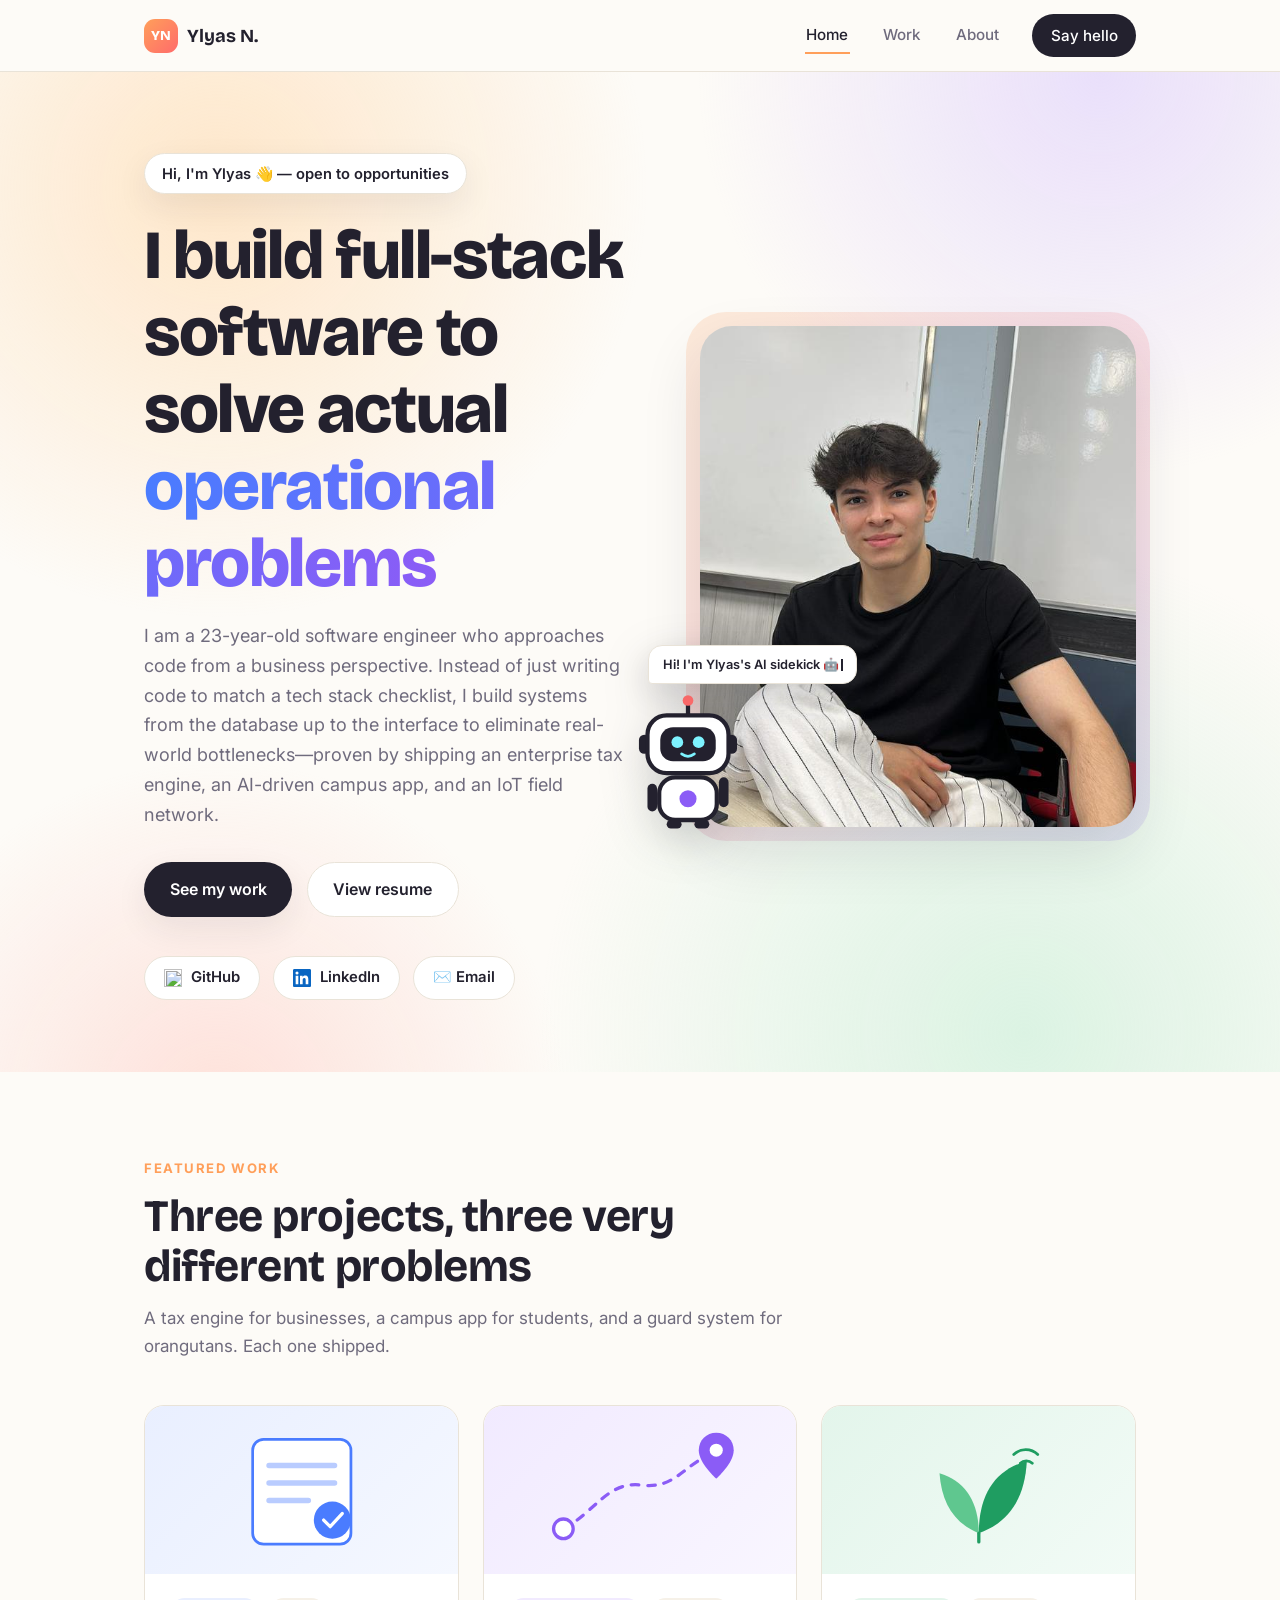
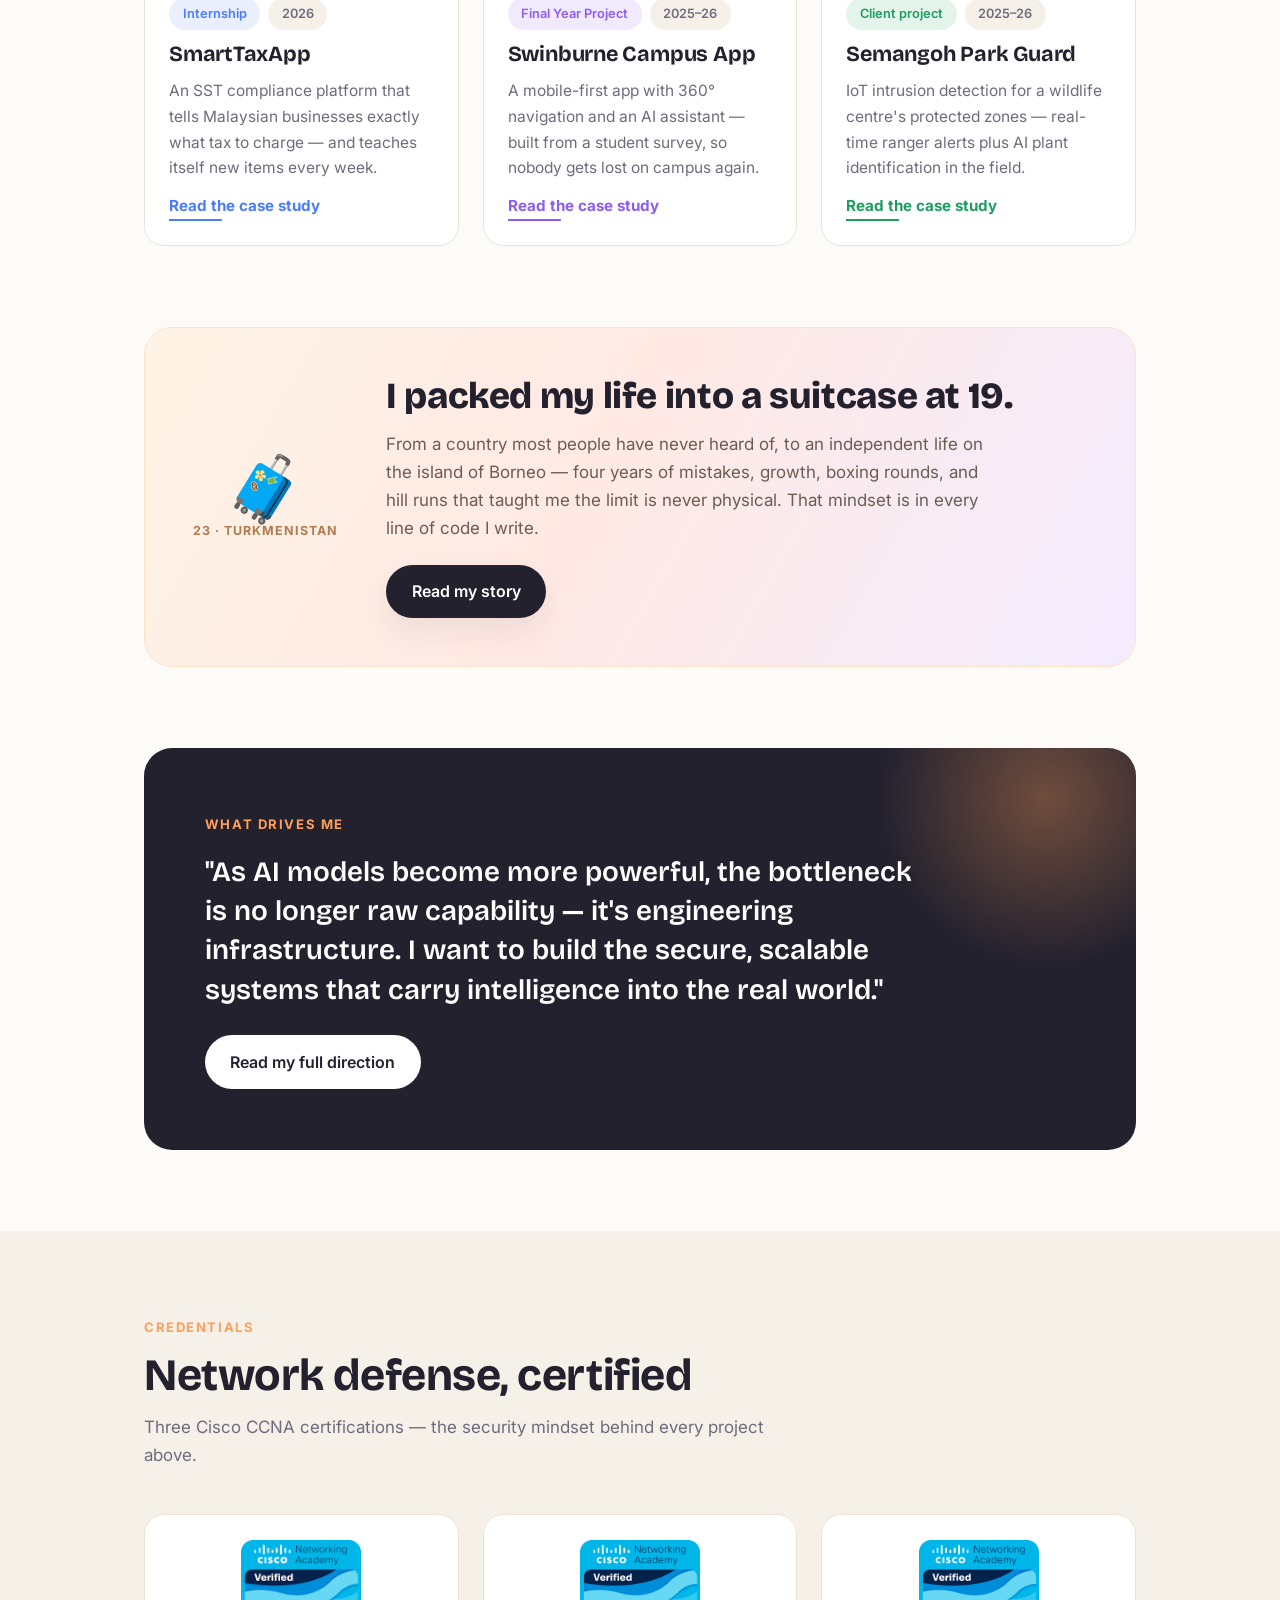
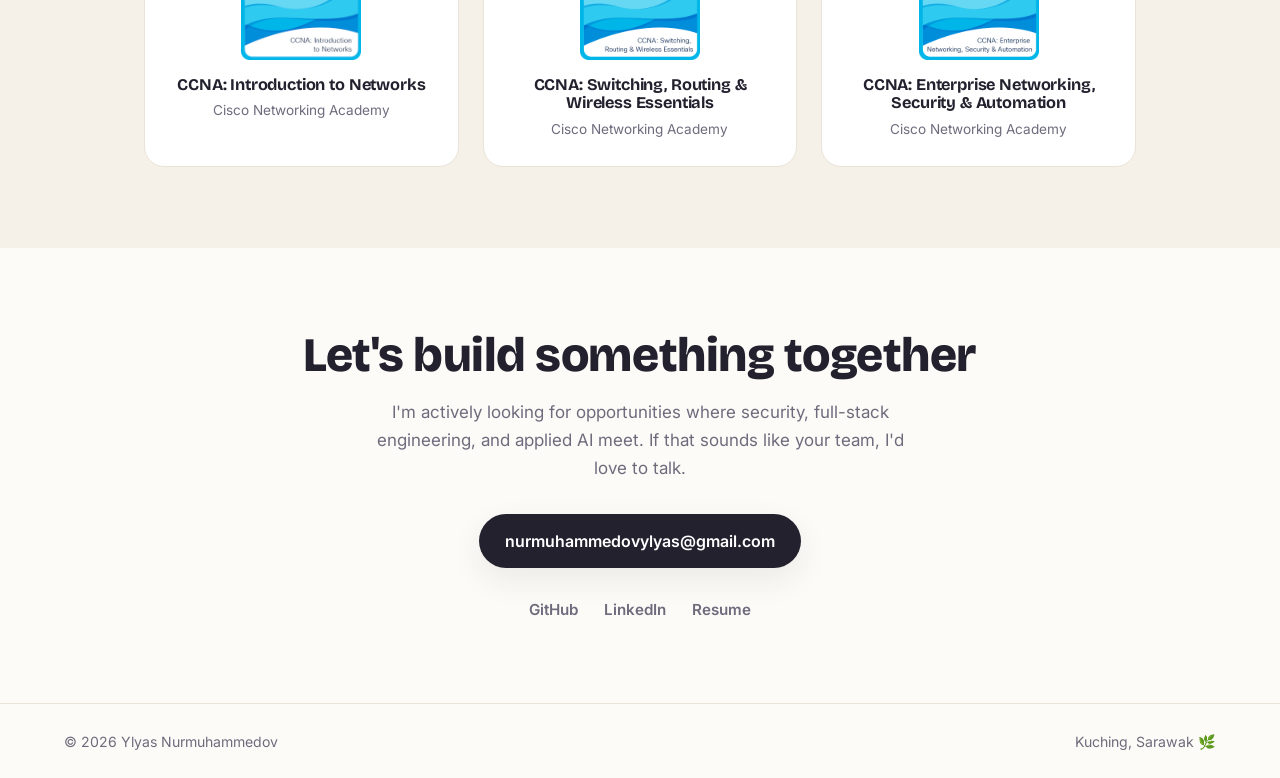
==== index.html @ 316b22d2 "feat: initial commit of portfolio website" ====
<!DOCTYPE html>
<html lang="en">
<head>
  <meta charset="UTF-8" />
  <meta name="viewport" content="width=device-width, initial-scale=1.0" />
  <title>Ylyas Nurmuhammedov — Full-Stack Developer</title>
  <meta name="description" content="Ylyas Nurmuhammedov — full-stack developer building secure, real-world systems. SmartTaxApp, Swinburne Campus App, Semangoh Park Guard." />
  <link rel="preconnect" href="https://fonts.googleapis.com" />
  <link rel="preconnect" href="https://fonts.gstatic.com" crossorigin />
  <link href="https://fonts.googleapis.com/css2?family=Bricolage+Grotesque:wght@400..800&family=Inter:wght@400..800&display=swap" rel="stylesheet" />
  <link rel="stylesheet" href="css/style.css?v=4" />
</head>
<body>

  <div class="progress" aria-hidden="true"></div>

  <header class="site-header">
    <div class="site-header__in">
      <a class="logo" href="index.html"><span class="logo__mark">YN</span>Ylyas N.</a>
      <button class="nav-toggle" aria-label="Menu"><span></span><span></span><span></span></button>
      <nav class="site-nav">
        <a href="index.html">Home</a>
        <a href="work.html">Work</a>
        <a href="about.html">About</a>
        <a class="btn-nav" href="mailto:nurmuhammedovylyas@gmail.com">Say hello</a>
      </nav>
    </div>
  </header>

  <main>

    <!-- HERO -->
    <section class="hero">
      <div class="wrap hero__grid">
        <div>
          <span class="hero__hello fade in">Hi, I'm Ylyas 👋 — open to opportunities</span>
          <h1 class="fade in">I build full-stack software to solve actual <span class="hl"> operational problems</span></h1>
          <p class="hero__sub fade in">
            I am a 23-year-old software engineer who approaches code from a business perspective. Instead of just writing code to match a tech stack checklist, I build systems from the database up to the interface to eliminate real-world bottlenecks—proven by shipping an enterprise tax engine, an AI-driven campus app, and an IoT field network.
          </p>
          <div class="hero__cta fade in">
            <a class="btn btn--primary" href="work.html">See my work</a>
            <a class="btn btn--ghost" href="assets/resume.pdf" target="_blank" rel="noopener">View resume</a>
          </div>
          <div class="hero__social fade in">
            <a class="social-chip" href="https://github.com/Ylyass" target="_blank" rel="noopener">
              <img src="https://cdn.simpleicons.org/github/23212e" alt="" width="18" height="18" />GitHub
            </a>
            <a class="social-chip" href="https://www.linkedin.com/in/ylyasnurmuhammedov/" target="_blank" rel="noopener">
              <svg width="18" height="18" viewBox="0 0 24 24" fill="#0A66C2" aria-hidden="true"><path d="M20.45 20.45h-3.55v-5.57c0-1.33-.03-3.04-1.85-3.04-1.86 0-2.14 1.45-2.14 2.94v5.67H9.35V9h3.41v1.56h.05c.47-.9 1.63-1.85 3.36-1.85 3.6 0 4.27 2.37 4.27 5.46v6.28zM5.34 7.43a2.06 2.06 0 1 1 0-4.12 2.06 2.06 0 0 1 0 4.12zM7.12 20.45H3.56V9h3.56v11.45zM22.22 0H1.77C.79 0 0 .77 0 1.72v20.55C0 23.23.79 24 1.77 24h20.45c.98 0 1.78-.77 1.78-1.73V1.72C24 .77 23.2 0 22.22 0z"/></svg>LinkedIn
            </a>
            <a class="social-chip" href="mailto:nurmuhammedovylyas@gmail.com">
              ✉️ Email
            </a>
          </div>
        </div>
        <div class="hero__photo fade in">
          <img src="assets/Photopick.jpg" alt="Ylyas Nurmuhammedov" />

          <!-- AI sidekick robot -->
          <div class="bot" id="bot" aria-hidden="true">
            <div class="bot__bubble"><span id="botText"></span><span class="bot__caret"></span></div>
            <svg viewBox="0 0 120 132" width="100%">
              <!-- antenna -->
              <line x1="60" y1="22" x2="60" y2="10" stroke="#23212e" stroke-width="4" stroke-linecap="round"/>
              <circle class="bot__tip" cx="60" cy="8" r="5" fill="#ff6b6b"/>
              <!-- ears -->
              <rect x="14" y="40" width="10" height="18" rx="5" fill="#23212e"/>
              <rect x="96" y="40" width="10" height="18" rx="5" fill="#23212e"/>
              <!-- head -->
              <rect x="22" y="22" width="76" height="54" rx="18" fill="#fff" stroke="#23212e" stroke-width="4"/>
              <!-- face screen -->
              <rect x="34" y="33" width="52" height="32" rx="12" fill="#23212e"/>
              <!-- eyes (pupils tracked by JS) -->
              <g class="bot__eyes">
                <circle class="bot__eye" cx="50" cy="47" r="5.5" fill="#7df3ff"/>
                <circle class="bot__eye" cx="70" cy="47" r="5.5" fill="#7df3ff"/>
              </g>
              <path d="M54 58 q6 4.5 12 0" stroke="#7df3ff" stroke-width="2.5" stroke-linecap="round" fill="none"/>
              <!-- left arm -->
              <rect x="22" y="86" width="9" height="26" rx="4.5" fill="#23212e"/>
              <!-- waving right arm -->
              <g class="bot__arm">
                <rect x="89" y="80" width="9" height="28" rx="4.5" fill="#23212e"/>
              </g>
              <!-- body -->
              <rect x="33" y="80" width="54" height="40" rx="15" fill="#fff" stroke="#23212e" stroke-width="4"/>
              <!-- chest light -->
              <circle class="bot__core" cx="60" cy="100" r="8" fill="#8b5cf6"/>
              <!-- feet -->
              <rect x="40" y="120" width="14" height="8" rx="4" fill="#23212e"/>
              <rect x="66" y="120" width="14" height="8" rx="4" fill="#23212e"/>
            </svg>
          </div>
        </div>
      </div>
    </section>

    <!-- FEATURED WORK -->
    <section class="section" id="work">
      <div class="wrap">
        <div class="section-head fade">
          <span class="kicker">Featured work</span>
          <h2>Three projects, three very different problems</h2>
          <p>A tax engine for businesses, a campus app for students, and a guard system for orangutans. Each one shipped.</p>
        </div>

        <div class="cards cards--3">
          <a class="pcard pcard--blue fade" href="smarttax.html">
            <div class="pcard__art" aria-hidden="true">
              <svg viewBox="0 0 200 120" fill="none">
                <rect x="55" y="14" width="90" height="96" rx="10" fill="#fff" stroke="#4a7cff" stroke-width="2.5"/>
                <path d="M70 38h60M70 54h60M70 70h36" stroke="#b9ccff" stroke-width="5" stroke-linecap="round"/>
                <circle cx="128" cy="88" r="17" fill="#4a7cff"/>
                <path d="M120 88l6 6 11-12" stroke="#fff" stroke-width="3" stroke-linecap="round" stroke-linejoin="round" fill="none"/>
              </svg>
            </div>
            <div class="pcard__body">
              <div class="pcard__meta"><span class="pill pill--blue">Internship</span><span class="pill">2026</span></div>
              <h3>SmartTaxApp</h3>
              <p>An SST compliance platform that tells Malaysian businesses exactly what tax to charge — and teaches itself new items every week.</p>
              <span class="pcard__go">Read the case study</span>
            </div>
          </a>

          <a class="pcard pcard--violet fade" href="campus.html">
            <div class="pcard__art" aria-hidden="true">
              <svg viewBox="0 0 200 120" fill="none">
                <path d="M30 96 C60 80 70 52 102 56 C134 60 142 34 170 26" stroke="#8b5cf6" stroke-width="3" stroke-dasharray="7 8" stroke-linecap="round"/>
                <circle cx="30" cy="96" r="9" fill="#fff" stroke="#8b5cf6" stroke-width="3"/>
                <path d="M170 8c-9 0-16 7-16 16 0 12 16 26 16 26s16-14 16-26c0-9-7-16-16-16z" fill="#8b5cf6"/>
                <circle cx="170" cy="24" r="6" fill="#fff"/>
              </svg>
            </div>
            <div class="pcard__body">
              <div class="pcard__meta"><span class="pill pill--violet">Final Year Project</span><span class="pill">2025–26</span></div>
              <h3>Swinburne Campus App</h3>
              <p>A mobile-first app with 360° navigation and an AI assistant — built from a student survey, so nobody gets lost on campus again.</p>
              <span class="pcard__go">Read the case study</span>
            </div>
          </a>

          <a class="pcard pcard--green fade" href="semangoh.html">
            <div class="pcard__art" aria-hidden="true">
              <svg viewBox="0 0 200 120" fill="none">
                <path d="M100 100c0-34 14-58 44-66-2 34-16 56-44 66z" fill="#1f9d61"/>
                <path d="M100 100c0-28-12-48-36-55 2 28 14 46 36 55z" fill="#5fc78f"/>
                <path d="M100 100v8" stroke="#1f9d61" stroke-width="3" stroke-linecap="round"/>
                <path d="M132 28c6-6 16-6 22 0M138 36c3-3 8-3 11 0" stroke="#1f9d61" stroke-width="2.5" stroke-linecap="round"/>
              </svg>
            </div>
            <div class="pcard__body">
              <div class="pcard__meta"><span class="pill pill--green">Client project</span><span class="pill">2025–26</span></div>
              <h3>Semangoh Park Guard</h3>
              <p>IoT intrusion detection for a wildlife centre's protected zones — real-time ranger alerts plus AI plant identification in the field.</p>
              <span class="pcard__go">Read the case study</span>
            </div>
          </a>
        </div>
      </div>
    </section>

    <!-- STORY TEASER -->
    <section class="section" style="padding-top: 0;">
      <div class="wrap">
        <div class="story-teaser fade">
          <div class="story-teaser__flag">
            <span>🧳</span>
            <small>23 · TURKMENISTAN</small>
          </div>
          <div>
            <h2>I packed my life into a suitcase at 19.</h2>
            <p>
              From a country most people have never heard of, to an independent life on
              the island of Borneo — four years of mistakes, growth, boxing rounds, and
              hill runs that taught me the limit is never physical. That mindset is in
              every line of code I write.
            </p>
            <a class="btn btn--primary" href="about.html#story">Read my story</a>
          </div>
        </div>
      </div>
    </section>

    <!-- VISION TEASER -->
    <section class="section" style="padding-top: 0;">
      <div class="wrap">
        <div class="vision-teaser fade">
          <span class="kicker">What drives me</span>
          <blockquote>
            "As AI models become more powerful, the bottleneck is no longer raw capability —
            it's engineering infrastructure. I want to build the secure, scalable systems
            that carry intelligence into the real world."
          </blockquote>
          <a class="btn btn--light" href="about.html#vision">Read my full direction</a>
        </div>
      </div>
    </section>

    <!-- CREDENTIALS -->
    <section class="section section--soft">
      <div class="wrap">
        <div class="section-head fade">
          <span class="kicker">Credentials</span>
          <h2>Network defense, certified</h2>
          <p>Three Cisco CCNA certifications — the security mindset behind every project above.</p>
        </div>
        <div class="badges">
          <div class="badge-card fade">
            <img src="assets/ccna-introduction-to-networks.png" alt="CCNA: Introduction to Networks badge" />
            <h3>CCNA: Introduction to Networks</h3>
            <span>Cisco Networking Academy</span>
          </div>
          <div class="badge-card fade">
            <img src="assets/ccna-switching-routing-and-wireless-essentials.png" alt="CCNA: Switching, Routing, and Wireless Essentials badge" />
            <h3>CCNA: Switching, Routing &amp; Wireless Essentials</h3>
            <span>Cisco Networking Academy</span>
          </div>
          <div class="badge-card fade">
            <img src="assets/ccna-enterprise-networking-security-and-automation.png" alt="CCNA: Enterprise Networking, Security, and Automation badge" />
            <h3>CCNA: Enterprise Networking, Security &amp; Automation</h3>
            <span>Cisco Networking Academy</span>
          </div>
        </div>
      </div>
    </section>

    <!-- CONTACT -->
    <section class="section contact" id="contact">
      <div class="wrap fade">
        <h2>Let's build something together</h2>
        <p>I'm actively looking for opportunities where security, full-stack engineering, and applied AI meet. If that sounds like your team, I'd love to talk.</p>
        <a class="btn btn--primary" href="mailto:nurmuhammedovylyas@gmail.com">nurmuhammedovylyas@gmail.com</a>
        <div class="contact__links">
          <a href="https://github.com/Ylyass" target="_blank" rel="noopener">GitHub</a>
          <a href="https://www.linkedin.com/in/ylyasnurmuhammedov/" target="_blank" rel="noopener">LinkedIn</a>
          <a href="assets/resume.pdf" target="_blank" rel="noopener">Resume</a>
        </div>
      </div>
    </section>

  </main>

  <footer class="site-footer">
    <span>© 2026 Ylyas Nurmuhammedov</span>
    <span>Kuching, Sarawak 🌿</span>
  </footer>

  <script src="js/site.js?v=3"></script>
</body>
</html>
---- css/style.css ----
/* ============================================================
   Ylyas Nurmuhammedov — portfolio v2
   Warm, friendly, multi-page. Native scroll, light animations.
   ============================================================ */

/* ---------- tokens ---------- */
:root {
  --bg:        #fdfbf7;
  --bg-soft:   #f6f1e8;
  --card:      #ffffff;
  --ink:       #23212e;
  --muted:     #6f6b7d;
  --line:      #e9e3d8;

  --blue:      #4a7cff;   /* SmartTax */
  --blue-soft: #e9efff;
  --violet:    #8b5cf6;   /* Campus app */
  --violet-soft:#f1eaff;
  --green:     #1f9d61;   /* Semangoh */
  --green-soft:#e3f5eb;
  --peach:     #ff9f5a;
  --peach-soft:#fff0e2;
  --coral:     #ff6b6b;

  --f-display: "Bricolage Grotesque", sans-serif;
  --f-body:    "Inter", sans-serif;

  --r: 20px;
  --shadow: 0 12px 32px rgba(35, 33, 46, 0.08);
  --shadow-lg: 0 24px 60px rgba(35, 33, 46, 0.12);
  --pad-x: clamp(1.25rem, 5vw, 4rem);
  --maxw: 1120px;
}

/* ---------- base ---------- */
*, *::before, *::after { box-sizing: border-box; margin: 0; padding: 0; }

html { scroll-behavior: smooth; }

body {
  background: var(--bg);
  color: var(--ink);
  font-family: var(--f-body);
  font-size: 1.0625rem;
  line-height: 1.65;
  -webkit-font-smoothing: antialiased;
}

h1, h2, h3, h4 { font-family: var(--f-display); line-height: 1.12; letter-spacing: -0.01em; }

a { color: inherit; text-decoration: none; }
img { display: block; max-width: 100%; }

.wrap { max-width: var(--maxw); margin: 0 auto; padding-left: var(--pad-x); padding-right: var(--pad-x); }

::selection { background: var(--peach); color: #fff; }

/* ---------- reveal on scroll (lightweight) ---------- */
.fade {
  opacity: 0;
  transform: translateY(18px);
  transition: opacity 0.7s ease, transform 0.7s cubic-bezier(0.22, 1, 0.36, 1);
}
.fade.in { opacity: 1; transform: none; }
@media (prefers-reduced-motion: reduce) {
  .fade { opacity: 1; transform: none; transition: none; }
  html { scroll-behavior: auto; }
}

/* ---------- header ---------- */
.site-header {
  position: sticky;
  top: 0;
  z-index: 50;
  background: rgba(253, 251, 247, 0.85);
  backdrop-filter: blur(12px);
  border-bottom: 1px solid var(--line);
}
.site-header__in {
  max-width: var(--maxw);
  margin: 0 auto;
  padding: 0.9rem var(--pad-x);
  display: flex;
  align-items: center;
  justify-content: space-between;
  gap: 1.5rem;
}
.logo {
  font-family: var(--f-display);
  font-weight: 700;
  font-size: 1.15rem;
  display: flex; align-items: center; gap: 0.55rem;
}
.logo__mark {
  width: 34px; height: 34px;
  border-radius: 11px;
  background: linear-gradient(135deg, var(--peach), var(--coral));
  color: #fff;
  display: grid; place-items: center;
  font-size: 0.85rem;
  font-weight: 800;
}
.site-nav { display: flex; align-items: center; gap: clamp(1rem, 2.5vw, 2rem); font-weight: 500; font-size: 0.95rem; }
.site-nav a { color: var(--muted); padding: 0.3rem 0.1rem; border-bottom: 2px solid transparent; transition: color 0.2s, border-color 0.2s; }
.site-nav a:hover { color: var(--ink); }
.site-nav a.active { color: var(--ink); border-bottom-color: var(--peach); }
.btn-nav {
  background: var(--ink);
  color: #fff !important;
  padding: 0.55rem 1.15rem !important;
  border-radius: 999px;
  border-bottom: none !important;
  transition: transform 0.2s, background 0.2s;
}
.btn-nav:hover { background: #3a3748; transform: translateY(-1px); }

.nav-toggle { display: none; background: none; border: none; cursor: pointer; padding: 0.4rem; }
.nav-toggle span { display: block; width: 22px; height: 2px; background: var(--ink); margin: 5px 0; border-radius: 2px; transition: 0.25s; }

@media (max-width: 760px) {
  .nav-toggle { display: block; }
  .site-nav {
    position: absolute;
    top: 100%; left: 0; right: 0;
    flex-direction: column;
    align-items: stretch;
    background: var(--bg);
    border-bottom: 1px solid var(--line);
    padding: 1rem var(--pad-x) 1.4rem;
    display: none;
  }
  .site-nav.open { display: flex; }
  .site-nav a { padding: 0.6rem 0; border-bottom: none; }
  .btn-nav { text-align: center; }
}

/* ---------- buttons ---------- */
.btn {
  display: inline-flex; align-items: center; gap: 0.5rem;
  font-weight: 600;
  font-size: 1rem;
  padding: 0.85rem 1.6rem;
  border-radius: 999px;
  transition: transform 0.2s, box-shadow 0.2s, background 0.2s;
}
.btn--primary { background: var(--ink); color: #fff; box-shadow: var(--shadow); }
.btn--primary:hover { transform: translateY(-2px); box-shadow: var(--shadow-lg); }
.btn--ghost { border: 1.5px solid var(--line); background: var(--card); }
.btn--ghost:hover { border-color: var(--ink); transform: translateY(-2px); }

/* ---------- pills / tags ---------- */
.pill {
  display: inline-flex; align-items: center; gap: 0.4rem;
  font-size: 0.8rem;
  font-weight: 600;
  padding: 0.35rem 0.85rem;
  border-radius: 999px;
  background: var(--bg-soft);
  color: var(--muted);
}
.pill--blue   { background: var(--blue-soft);   color: var(--blue); }
.pill--violet { background: var(--violet-soft); color: var(--violet); }
.pill--green  { background: var(--green-soft);  color: var(--green); }
.pill--peach  { background: var(--peach-soft);  color: #d97a2e; }

/* ---------- section scaffold ---------- */
.section { padding: clamp(3.5rem, 9vh, 6rem) 0; }
.section--soft { background: var(--bg-soft); }
.section-head { max-width: 640px; margin-bottom: clamp(2rem, 5vh, 3.2rem); }
.section-head .kicker {
  display: inline-block;
  font-weight: 700;
  font-size: 0.82rem;
  letter-spacing: 0.12em;
  text-transform: uppercase;
  color: var(--peach);
  margin-bottom: 0.7rem;
}
.section-head h2 { font-size: clamp(1.9rem, 4.5vw, 2.8rem); font-weight: 700; }
.section-head p { color: var(--muted); margin-top: 0.8rem; }

/* ============================================================
   HOME — hero
   ============================================================ */
.hero {
  position: relative;
  overflow: hidden;
  padding: clamp(3.5rem, 9vh, 6.5rem) 0 clamp(3rem, 8vh, 5.5rem);
}
/* slow-rotating aurora behind the hero (pre-blurred gradients — no filter, cheap) */
.hero::before {
  content: "";
  position: absolute;
  left: 50%; top: 50%;
  width: 150%; aspect-ratio: 1;
  transform: translate(-50%, -50%);
  background:
    radial-gradient(32% 32% at 28% 30%, rgba(255, 214, 165, 0.55) 0%, transparent 70%),
    radial-gradient(30% 30% at 74% 24%, rgba(214, 196, 255, 0.5) 0%, transparent 70%),
    radial-gradient(36% 36% at 70% 74%, rgba(186, 235, 207, 0.5) 0%, transparent 70%),
    radial-gradient(26% 26% at 28% 78%, rgba(255, 199, 190, 0.5) 0%, transparent 70%);
  border-radius: 50%;
  animation: aurora-spin 36s linear infinite;
  will-change: transform;
  pointer-events: none;
}
@keyframes aurora-spin {
  from { transform: translate(-50%, -50%) rotate(0deg); }
  to   { transform: translate(-50%, -50%) rotate(360deg); }
}
@media (prefers-reduced-motion: reduce) { .hero::before { animation: none; } }

/* scroll progress bar */
.progress {
  position: fixed;
  top: 0; left: 0;
  width: 100%; height: 3px;
  z-index: 60;
  background: linear-gradient(90deg, var(--peach), var(--coral), var(--violet), var(--blue));
  transform: scaleX(0);
  transform-origin: left;
  pointer-events: none;
}

/* ---------- AI sidekick robot ---------- */
.bot {
  position: absolute;
  left: -76px; bottom: -14px;
  width: 128px;
  z-index: 2;
  filter: drop-shadow(0 14px 22px rgba(35, 33, 46, 0.18));
  animation: bot-bob 4.5s ease-in-out infinite;
}
@keyframes bot-bob {
  0%, 100% { transform: translateY(0); }
  50%      { transform: translateY(-10px); }
}
.bot__bubble {
  position: absolute;
  bottom: calc(100% + 8px);
  left: 24px;
  background: var(--card);
  border: 1.5px solid var(--line);
  border-radius: 14px 14px 14px 4px;
  box-shadow: var(--shadow);
  padding: 0.5rem 0.85rem;
  font-size: 0.8rem;
  font-weight: 600;
  white-space: nowrap;
  min-height: 2.1em;
}
.bot__caret {
  display: inline-block;
  width: 2px; height: 0.95em;
  background: var(--ink);
  margin-left: 2px;
  vertical-align: -0.12em;
  animation: caret-blink 0.9s steps(1) infinite;
}
@keyframes caret-blink { 50% { opacity: 0; } }
.bot__tip { animation: tip-pulse 1.5s ease-in-out infinite; }
@keyframes tip-pulse { 50% { opacity: 0.3; } }
.bot__core { animation: core-pulse 2.4s ease-in-out infinite; transform-origin: 60px 100px; }
@keyframes core-pulse {
  0%, 100% { transform: scale(1); fill: #8b5cf6; }
  50%      { transform: scale(1.25); fill: #ff6b6b; }
}
.bot__arm {
  transform-origin: 93px 82px;
  animation: bot-wave 3.4s ease-in-out infinite;
}
@keyframes bot-wave {
  0%, 50%, 100% { transform: rotate(0deg); }
  60% { transform: rotate(-38deg); }
  70% { transform: rotate(-10deg); }
  80% { transform: rotate(-38deg); }
}
@media (max-width: 860px) {
  .bot { left: auto; right: -14px; bottom: -16px; width: 88px; }
  .bot__bubble { left: auto; right: 18px; border-radius: 14px 14px 4px 14px; font-size: 0.72rem; }
}
@media (prefers-reduced-motion: reduce) {
  .bot, .bot__arm, .bot__core, .bot__tip { animation: none; }
}

.hero__grid {
  position: relative;
  display: grid;
  grid-template-columns: 1.1fr 1fr;
  gap: clamp(2rem, 6vw, 5rem);
  align-items: center;
}
@media (max-width: 860px) {
  .hero__grid { grid-template-columns: 1fr; }
  .hero__grid .hero__photo { order: -1; max-width: 280px; }
}

.hero__hello {
  display: inline-flex; align-items: center; gap: 0.5rem;
  background: var(--card);
  border: 1px solid var(--line);
  border-radius: 999px;
  padding: 0.45rem 1.05rem;
  font-weight: 600;
  font-size: 0.92rem;
  box-shadow: var(--shadow);
  margin-bottom: 1.4rem;
}

.hero h1 {
  font-size: clamp(2.5rem, 6.5vw, 4.3rem);
  font-weight: 800;
  letter-spacing: -0.02em;
}
.hero h1 .hl {
  background: linear-gradient(90deg, var(--blue), var(--violet), var(--coral), var(--blue));
  background-size: 300% 100%;
  -webkit-background-clip: text;
  background-clip: text;
  color: transparent;
  animation: hue-slide 7s linear infinite;
}
@keyframes hue-slide { to { background-position: -300% 0; } }
.hero__sub { color: var(--muted); font-size: 1.13rem; margin-top: 1.2rem; max-width: 34em; }
.hero__cta { display: flex; flex-wrap: wrap; gap: 0.9rem; margin-top: 2rem; }

.hero__social { display: flex; flex-wrap: wrap; gap: 0.8rem; margin-top: 2.4rem; }
.social-chip {
  display: inline-flex; align-items: center; gap: 0.55rem;
  background: var(--card);
  border: 1.5px solid var(--line);
  border-radius: 999px;
  padding: 0.55rem 1.2rem;
  font-weight: 600;
  font-size: 0.93rem;
  transition: transform 0.2s, box-shadow 0.2s, border-color 0.2s;
}
.social-chip:hover { transform: translateY(-3px); box-shadow: var(--shadow); border-color: var(--ink); }
.social-chip img { width: 18px; height: 18px; }

.hero__photo { position: relative; justify-self: center; width: 100%; max-width: 460px; }
.hero__photo img {
  width: 100%;
  aspect-ratio: 4 / 4.6;
  object-fit: cover;
  object-position: 50% 62%;
  border-radius: 32px;
  box-shadow: var(--shadow-lg);
  transition: transform 0.45s cubic-bezier(0.22, 1, 0.36, 1);
}
.hero__photo:hover img { transform: rotate(-2deg) scale(1.03); }
.hero__photo::before {
  content: "";
  position: absolute;
  inset: -14px;
  border-radius: 40px;
  background: linear-gradient(140deg, var(--peach), var(--coral) 45%, var(--violet));
  opacity: 0.18;
  z-index: -1;
}

/* ============================================================
   project cards (home + work page)
   ============================================================ */
.cards { display: grid; gap: 1.5rem; }
.cards--3 { grid-template-columns: repeat(3, 1fr); }
@media (max-width: 960px) { .cards--3 { grid-template-columns: 1fr; } }

.pcard {
  display: flex;
  flex-direction: column;
  background: var(--card);
  border: 1px solid var(--line);
  border-radius: var(--r);
  overflow: hidden;
  transition: transform 0.25s cubic-bezier(0.22, 1, 0.36, 1), box-shadow 0.25s;
}
.pcard:hover { transform: translateY(-6px); box-shadow: var(--shadow-lg); }

.pcard__art {
  height: 168px;
  display: grid;
  place-items: center;
  position: relative;
  overflow: hidden;
}
.pcard__art svg { width: 76%; height: auto; max-height: 78%; }
.pcard--blue   .pcard__art { background: linear-gradient(135deg, var(--blue-soft), #f5f8ff); }
.pcard--violet .pcard__art { background: linear-gradient(135deg, var(--violet-soft), #f9f6ff); }
.pcard--green  .pcard__art { background: linear-gradient(135deg, var(--green-soft), #f2fbf6); }

.pcard__body { padding: 1.5rem 1.5rem 1.7rem; display: flex; flex-direction: column; gap: 0.75rem; flex: 1; }
.pcard__meta { display: flex; gap: 0.5rem; flex-wrap: wrap; }
.pcard h3 { font-size: 1.35rem; font-weight: 700; }
.pcard p { color: var(--muted); font-size: 0.97rem; flex: 1; }
.pcard__go {
  font-weight: 700;
  font-size: 0.95rem;
  display: inline-block;
  position: relative;
  align-self: flex-start;
}
.pcard--blue .pcard__go { color: var(--blue); }
.pcard--violet .pcard__go { color: var(--violet); }
.pcard--green .pcard__go { color: var(--green); }
.pcard__go::after {
  content: "";
  position: absolute;
  left: 0; bottom: -3px;
  width: 100%; height: 2px;
  background: currentColor;
  transform: scaleX(0.35);
  transform-origin: left;
  transition: transform 0.3s cubic-bezier(0.22, 1, 0.36, 1);
}
.pcard:hover .pcard__go::after, .work-row:hover .pcard__go::after { transform: scaleX(1); }

/* ============================================================
   badges strip
   ============================================================ */
.badges { display: grid; grid-template-columns: repeat(3, 1fr); gap: 1.5rem; }
@media (max-width: 760px) { .badges { grid-template-columns: 1fr; } }
.badge-card {
  background: var(--card);
  border: 1px solid var(--line);
  border-radius: var(--r);
  padding: 1.6rem;
  text-align: center;
  transition: transform 0.25s, box-shadow 0.25s;
}
.badge-card:hover { transform: translateY(-5px); box-shadow: var(--shadow-lg); }
.badge-card img { width: 120px; margin: 0 auto 1rem; }
.badge-card h3 { font-size: 1.02rem; font-weight: 700; }
.badge-card span { display: block; color: var(--muted); font-size: 0.85rem; margin-top: 0.3rem; }

/* ============================================================
   quote / vision teaser
   ============================================================ */
.vision-teaser {
  background: var(--ink);
  color: #fff;
  border-radius: calc(var(--r) + 8px);
  padding: clamp(2.2rem, 6vw, 3.8rem);
  position: relative;
  overflow: hidden;
}
.vision-teaser::after {
  content: "";
  position: absolute;
  width: 340px; height: 340px;
  border-radius: 50%;
  background: radial-gradient(circle, rgba(255, 159, 90, 0.35), transparent 70%);
  top: -120px; right: -80px;
}
.vision-teaser .kicker { color: var(--peach); font-weight: 700; font-size: 0.82rem; letter-spacing: 0.12em; text-transform: uppercase; }
.vision-teaser blockquote {
  font-family: var(--f-display);
  font-size: clamp(1.25rem, 2.8vw, 1.75rem);
  font-weight: 600;
  line-height: 1.4;
  margin: 1rem 0 1.6rem;
  max-width: 26em;
}
.vision-teaser .btn--light { background: #fff; color: var(--ink); }
.vision-teaser .btn--light:hover { transform: translateY(-2px); }

/* ============================================================
   contact CTA + footer
   ============================================================ */
.contact { text-align: center; }
.contact h2 { font-size: clamp(2rem, 5vw, 3rem); font-weight: 800; }
.contact p { color: var(--muted); max-width: 32em; margin: 1rem auto 0; }
.contact .btn { margin-top: 2rem; }
.contact__links { display: flex; justify-content: center; gap: 1.6rem; margin-top: 1.8rem; font-weight: 600; font-size: 0.95rem; }
.contact__links a { color: var(--muted); transition: color 0.2s; }
.contact__links a:hover { color: var(--ink); }

.site-footer {
  border-top: 1px solid var(--line);
  padding: 1.6rem var(--pad-x);
  display: flex;
  justify-content: space-between;
  gap: 1rem;
  flex-wrap: wrap;
  font-size: 0.88rem;
  color: var(--muted);
}

/* ============================================================
   ABOUT page
   ============================================================ */
.about-hero { display: grid; grid-template-columns: 300px 1fr; gap: clamp(2rem, 5vw, 4rem); align-items: start; }
@media (max-width: 820px) { .about-hero { grid-template-columns: 1fr; } .about-hero__photo { max-width: 260px; } }
.about-hero__photo img {
  border-radius: 28px;
  aspect-ratio: 4/4.8;
  object-fit: cover;
  object-position: 50% 62%;
  box-shadow: var(--shadow-lg);
}
.about-hero h1 { font-size: clamp(2.1rem, 5vw, 3.1rem); font-weight: 800; }
.about-hero .lede { font-size: 1.15rem; color: var(--muted); margin-top: 1rem; }
.about-hero .body-text p { margin-top: 1rem; color: var(--ink); }

.pillars { display: grid; grid-template-columns: repeat(3, 1fr); gap: 1.4rem; }
@media (max-width: 920px) { .pillars { grid-template-columns: 1fr; } }
.pillar {
  background: var(--card);
  border: 1px solid var(--line);
  border-radius: var(--r);
  padding: 1.8rem 1.6rem;
  transition: transform 0.25s, box-shadow 0.25s;
}
.pillar:hover { transform: translateY(-5px); box-shadow: var(--shadow-lg); }
.pillar__icon {
  width: 46px; height: 46px;
  border-radius: 14px;
  display: grid; place-items: center;
  font-size: 1.3rem;
  margin-bottom: 1rem;
}
.pillar:nth-child(1) .pillar__icon { background: var(--blue-soft); }
.pillar:nth-child(2) .pillar__icon { background: var(--green-soft); }
.pillar:nth-child(3) .pillar__icon { background: var(--peach-soft); }
.pillar h3 { font-size: 1.15rem; font-weight: 700; margin-bottom: 0.6rem; }
.pillar p { color: var(--muted); font-size: 0.95rem; }

/* grouped toolbox (about page) */
.toolbox-groups {
  display: grid;
  grid-template-columns: repeat(3, 1fr);
  gap: 1.8rem;
  align-items: start;
}
@media (max-width: 920px) { .toolbox-groups { grid-template-columns: 1fr; } }

.toolbox-group {
  position: relative;
  background: var(--card);
  border: 1px solid var(--line);
  border-radius: var(--r);
  padding: 2rem 1.8rem 2.1rem;
  overflow: hidden;
  transition: transform 0.28s cubic-bezier(0.22,1,0.36,1), box-shadow 0.28s, border-color 0.28s;
}
/* colored glow accent in the corner of each card */
.toolbox-group::before {
  content: "";
  position: absolute;
  top: -60px; right: -60px;
  width: 150px; height: 150px;
  border-radius: 50%;
  opacity: 0.5;
  transition: opacity 0.3s, transform 0.45s cubic-bezier(0.22,1,0.36,1);
  pointer-events: none;
}
/* top accent bar */
.toolbox-group::after {
  content: "";
  position: absolute;
  top: 0; left: 0; right: 0;
  height: 4px;
}
.toolbox-group:hover { transform: translateY(-6px); box-shadow: var(--shadow-lg); }
.toolbox-group:hover::before { opacity: 0.8; transform: scale(1.15); }

.toolbox-group--blue::before  { background: radial-gradient(circle, rgba(74,124,255,0.35), transparent 70%); }
.toolbox-group--blue::after   { background: linear-gradient(90deg, var(--blue), #9db8ff); }
.toolbox-group--green::before { background: radial-gradient(circle, rgba(31,157,97,0.32), transparent 70%); }
.toolbox-group--green::after  { background: linear-gradient(90deg, var(--green), #5fd39b); }
.toolbox-group--peach::before { background: radial-gradient(circle, rgba(255,159,90,0.4), transparent 70%); }
.toolbox-group--peach::after  { background: linear-gradient(90deg, var(--peach), var(--coral)); }

.toolbox-group__head {
  position: relative;
  z-index: 1;
  display: flex;
  align-items: center;
  gap: 0.9rem;
  margin-bottom: 1.7rem;
}
.toolbox-group__icon {
  flex: none;
  width: 48px; height: 48px;
  border-radius: 14px;
  display: grid; place-items: center;
  font-size: 1.4rem;
  box-shadow: var(--shadow);
}
.toolbox-group--blue  .toolbox-group__icon { background: var(--blue-soft); }
.toolbox-group--green .toolbox-group__icon { background: var(--green-soft); }
.toolbox-group--peach .toolbox-group__icon { background: var(--peach-soft); }
.toolbox-group__head h3 { font-size: 1.12rem; font-weight: 700; line-height: 1.2; }
.toolbox-group__sub { display: block; color: var(--muted); font-size: 0.82rem; font-weight: 500; margin-top: 0.15rem; }

/* vision intro lead-in */
.vision-lead { max-width: 760px; margin-bottom: 2.4rem; }
.vision-lead p { color: #3c3947; }
.vision-lead p + p { margin-top: 1rem; }

.skills-row { display: flex; flex-wrap: wrap; gap: 0.65rem; position: relative; z-index: 1; }
.skill-chip {
  display: inline-flex; align-items: center; gap: 0.5rem;
  background: var(--bg);
  border: 1px solid var(--line);
  border-radius: 999px;
  padding: 0.5rem 1rem;
  font-weight: 600;
  font-size: 0.9rem;
  transition: transform 0.2s, box-shadow 0.2s, border-color 0.2s, background 0.2s;
}
.skill-chip:hover {
  transform: translateY(-2px) scale(1.03);
  box-shadow: var(--shadow);
  background: var(--card);
  border-color: var(--ink);
}
.skill-chip img { width: 18px; height: 18px; }
/* chips inside a category card sit on white, lift with the card's accent */
.toolbox-group .skill-chip { background: var(--bg); }
.toolbox-group--blue  .skill-chip:hover { border-color: var(--blue); }
.toolbox-group--green .skill-chip:hover { border-color: var(--green); }
.toolbox-group--peach .skill-chip:hover { border-color: var(--peach); }

.xp-card {
  background: var(--card);
  border: 1px solid var(--line);
  border-radius: var(--r);
  padding: 1.7rem 1.8rem;
  display: grid;
  grid-template-columns: auto 1fr;
  gap: 1.2rem;
  align-items: start;
}
.xp-card + .xp-card { margin-top: 1rem; }
.xp-card__icon {
  width: 46px; height: 46px;
  border-radius: 14px;
  display: grid; place-items: center;
  font-size: 1.25rem;
  background: var(--bg-soft);
}
.xp-card h3 { font-size: 1.12rem; font-weight: 700; }
.xp-card .where { color: var(--muted); font-size: 0.92rem; margin-top: 0.15rem; }
.xp-card p { color: var(--muted); font-size: 0.95rem; margin-top: 0.6rem; }

/* ============================================================
   CASE STUDY pages
   ============================================================ */
.case-hero { padding: clamp(2.5rem, 7vh, 4.5rem) 0 clamp(2rem, 5vh, 3rem); }
.case-hero .back {
  display: inline-flex; align-items: center; gap: 0.4rem;
  color: var(--muted); font-weight: 600; font-size: 0.92rem;
  margin-bottom: 1.6rem;
  transition: color 0.2s;
}
.case-hero .back:hover { color: var(--ink); }
.case-hero__tags { display: flex; gap: 0.5rem; flex-wrap: wrap; margin-bottom: 1.1rem; }
.case-hero h1 { font-size: clamp(2.2rem, 6vw, 3.6rem); font-weight: 800; letter-spacing: -0.02em; }
.case-hero .lede { font-size: 1.18rem; color: var(--muted); margin-top: 1.1rem; max-width: 38em; }

.case-meta {
  display: grid;
  grid-template-columns: repeat(4, 1fr);
  gap: 1rem;
  margin-top: 2.2rem;
  border: 1px solid var(--line);
  background: var(--card);
  border-radius: var(--r);
  padding: 1.4rem 1.6rem;
}
@media (max-width: 760px) { .case-meta { grid-template-columns: repeat(2, 1fr); } }
.case-meta div span { display: block; font-size: 0.78rem; font-weight: 700; letter-spacing: 0.08em; text-transform: uppercase; color: var(--muted); }
.case-meta div strong { font-size: 0.98rem; font-weight: 600; }

.case-body { max-width: 760px; }
.case-body h2 {
  font-size: clamp(1.5rem, 3.4vw, 2rem);
  font-weight: 700;
  margin: 2.8em 0 0.8em;
}
.case-body h2:first-child { margin-top: 0; }
.case-body h3 { font-size: 1.15rem; font-weight: 700; margin: 1.8em 0 0.5em; }
.case-body p { margin: 0.9em 0; color: #3c3947; }
.case-body ul { margin: 0.9em 0 0.9em 1.2em; color: #3c3947; }
.case-body li { margin: 0.45em 0; }

.callout {
  border-radius: var(--r);
  padding: 1.4rem 1.6rem;
  margin: 1.6em 0;
  border: 1px solid var(--line);
}
.callout--blue   { background: var(--blue-soft);   border-color: #d4e0ff; }
.callout--violet { background: var(--violet-soft); border-color: #e2d6ff; }
.callout--green  { background: var(--green-soft);  border-color: #c9ecd9; }
.callout--peach  { background: var(--peach-soft);  border-color: #ffdfc2; }
.callout strong { font-weight: 700; }
.callout p { margin: 0.4em 0 0; }

/* decision blocks */
.decision { border-left: 3px solid var(--line); padding: 0.2rem 0 0.2rem 1.3rem; margin: 1.6em 0; }
.case--blue   .decision { border-color: var(--blue); }
.case--violet .decision { border-color: var(--violet); }
.case--green  .decision { border-color: var(--green); }
.decision h3 { margin: 0 0 0.35em; }
.decision p { margin: 0.5em 0; }

/* flow diagram (SmartTax pipeline) */
.flow {
  display: flex;
  flex-wrap: wrap;
  gap: 0.6rem;
  align-items: stretch;
  margin: 1.6em 0;
}
.flow__step {
  flex: 1 1 100px;
  background: var(--card);
  border: 1px solid var(--line);
  border-radius: 14px;
  padding: 0.85rem 0.9rem;
  font-size: 0.85rem;
  font-weight: 600;
  text-align: center;
  display: flex; flex-direction: column; gap: 0.25rem; justify-content: center;
  position: relative;
}
.flow__step em { font-style: normal; font-weight: 500; color: var(--muted); font-size: 0.78rem; }
.flow__n {
  width: 24px; height: 24px;
  margin: 0 auto 0.2rem;
  border-radius: 50%;
  background: var(--ink);
  color: #fff;
  font-size: 0.72rem;
  font-weight: 700;
  display: grid; place-items: center;
}
.flow__step--hi { background: var(--blue-soft); border-color: #d4e0ff; }
.flow__step--hi .flow__n { background: var(--blue); }

/* stat chips (tests breakdown etc.) */
.stat-chips { display: flex; flex-wrap: wrap; gap: 0.8rem; margin: 1.4em 0; }
.stat-chip {
  background: var(--card);
  border: 1px solid var(--line);
  border-radius: 14px;
  padding: 0.8rem 1.2rem;
  text-align: center;
}
.stat-chip strong { display: block; font-family: var(--f-display); font-size: 1.45rem; font-weight: 800; }
.stat-chip span { font-size: 0.82rem; color: var(--muted); font-weight: 600; }

/* sensor / feature mini-cards */
.mini-cards { display: grid; grid-template-columns: repeat(3, 1fr); gap: 1rem; margin: 1.4em 0; }
@media (max-width: 700px) { .mini-cards { grid-template-columns: 1fr; } }
.mini-card {
  background: var(--card);
  border: 1px solid var(--line);
  border-radius: 16px;
  padding: 1.2rem;
}
.mini-card .ic { font-size: 1.4rem; }
.mini-card h4 { font-size: 0.98rem; font-weight: 700; margin: 0.5rem 0 0.3rem; }
.mini-card p { font-size: 0.88rem; color: var(--muted); margin: 0; }

/* stack icon row */
.stack-row { display: flex; flex-wrap: wrap; gap: 0.7rem; margin: 1.2em 0 0; }

/* outcome panel */
.outcome {
  border-radius: var(--r);
  padding: 1.6rem 1.8rem;
  margin: 1.6em 0;
  color: #fff;
}
.case--blue   .outcome { background: linear-gradient(135deg, var(--blue), #6e96ff); }
.case--violet .outcome { background: linear-gradient(135deg, var(--violet), #a98bff); }
.case--green  .outcome { background: linear-gradient(135deg, var(--green), #3cba7e); }
.outcome h2 { color: #fff; margin: 0 0 0.5em !important; }
.outcome p { color: rgba(255,255,255,0.92) !important; margin: 0.5em 0; }

/* next-project footer */
.next-case {
  margin-top: clamp(3rem, 8vh, 5rem);
  border-top: 1px solid var(--line);
  padding-top: 2.4rem;
  display: flex;
  justify-content: space-between;
  align-items: center;
  gap: 1.5rem;
  flex-wrap: wrap;
}
.next-case span { color: var(--muted); font-weight: 600; font-size: 0.9rem; }
.next-case a {
  font-family: var(--f-display);
  font-size: clamp(1.3rem, 3vw, 1.8rem);
  font-weight: 700;
  border-bottom: 3px solid var(--peach);
  transition: color 0.25s, border-color 0.25s;
}
.next-case a:hover { color: var(--coral); border-color: var(--coral); }

/* work page list */
.work-list { display: flex; flex-direction: column; gap: 1.8rem; }
.work-row {
  display: grid;
  grid-template-columns: 320px 1fr;
  gap: 0;
  background: var(--card);
  border: 1px solid var(--line);
  border-radius: var(--r);
  overflow: hidden;
  transition: transform 0.25s cubic-bezier(0.22,1,0.36,1), box-shadow 0.25s;
}
.work-row:hover { transform: translateY(-5px); box-shadow: var(--shadow-lg); }
@media (max-width: 820px) { .work-row { grid-template-columns: 1fr; } .work-row .pcard__art { height: 150px; } }
.work-row .pcard__art { height: auto; min-height: 190px; }
.work-row__body { padding: 1.8rem 2rem; display: flex; flex-direction: column; gap: 0.8rem; }
.work-row__body h3 { font-size: 1.5rem; font-weight: 700; }
.work-row__body p { color: var(--muted); }

/* ============================================================
   STORY — "The Leap of Faith" (about page)
   ============================================================ */
.story { position: relative; max-width: 740px; }
.story::before {
  content: "";
  position: absolute;
  left: 25px; top: 10px; bottom: 10px;
  width: 3px;
  border-radius: 3px;
  background: linear-gradient(180deg, var(--peach), var(--coral), var(--violet), var(--blue), var(--green));
  opacity: 0.55;
}
.story-ch {
  position: relative;
  display: grid;
  grid-template-columns: 52px 1fr;
  gap: 1.4rem;
  padding: 1.6rem 0;
}
.story-ch__n {
  width: 52px; height: 52px;
  border-radius: 18px;
  display: grid; place-items: center;
  font-family: var(--f-display);
  font-weight: 800;
  font-size: 1rem;
  color: #fff;
  position: relative;
  z-index: 1;
  box-shadow: var(--shadow);
}
.story-ch--1 .story-ch__n { background: linear-gradient(135deg, var(--peach), var(--coral)); }
.story-ch--2 .story-ch__n { background: linear-gradient(135deg, var(--coral), var(--violet)); }
.story-ch--3 .story-ch__n { background: linear-gradient(135deg, var(--violet), var(--blue)); }
.story-ch--4 .story-ch__n { background: linear-gradient(135deg, var(--blue), var(--green)); }
.story-ch h3 { font-size: 1.45rem; font-weight: 700; margin-bottom: 0.6rem; }
.story-ch p { color: #3c3947; margin: 0.7em 0; }
.story-ch p:first-of-type { margin-top: 0; }

.story-quote {
  position: relative;
  z-index: 1;
  margin: 1.6rem 0 1.6rem 0;
  background: var(--ink);
  color: #fff;
  border-radius: calc(var(--r) + 4px);
  padding: clamp(1.8rem, 5vw, 2.6rem);
  font-family: var(--f-display);
  font-size: clamp(1.25rem, 3vw, 1.6rem);
  font-weight: 600;
  line-height: 1.45;
  overflow: hidden;
}
.story-quote::after {
  content: "";
  position: absolute;
  width: 260px; height: 260px;
  border-radius: 50%;
  background: radial-gradient(circle, rgba(255, 107, 107, 0.4), transparent 70%);
  bottom: -110px; right: -70px;
}
.story-quote .who { display: block; margin-top: 1rem; font-family: var(--f-body); font-size: 0.85rem; font-weight: 600; color: var(--peach); }

@media (max-width: 640px) {
  .story::before { left: 19px; }
  .story-ch { grid-template-columns: 40px 1fr; gap: 1rem; }
  .story-ch__n { width: 40px; height: 40px; border-radius: 13px; font-size: 0.85rem; }
}

/* ============================================================
   STORY TEASER (home)
   ============================================================ */
.story-teaser {
  position: relative;
  display: grid;
  grid-template-columns: auto 1fr;
  gap: clamp(1.5rem, 4vw, 3rem);
  align-items: center;
  background: linear-gradient(120deg, #fff4e6, #ffe9e4 45%, #f3ecff);
  border: 1px solid #ffe3c8;
  border-radius: calc(var(--r) + 8px);
  padding: clamp(1.8rem, 5vw, 3rem);
  overflow: hidden;
}
@media (max-width: 720px) { .story-teaser { grid-template-columns: 1fr; } }
.story-teaser__flag {
  font-size: clamp(2.6rem, 7vw, 4rem);
  line-height: 1;
  display: flex;
  flex-direction: column;
  gap: 0.3rem;
  align-items: center;
}
.story-teaser__flag small { font-size: 0.78rem; font-weight: 700; color: #b07c4f; letter-spacing: 0.08em; }
.story-teaser h2 { font-size: clamp(1.6rem, 4vw, 2.3rem); font-weight: 800; }
.story-teaser p { color: #6b5d52; margin-top: 0.8rem; max-width: 36em; }
.story-teaser .btn { margin-top: 1.4rem; }
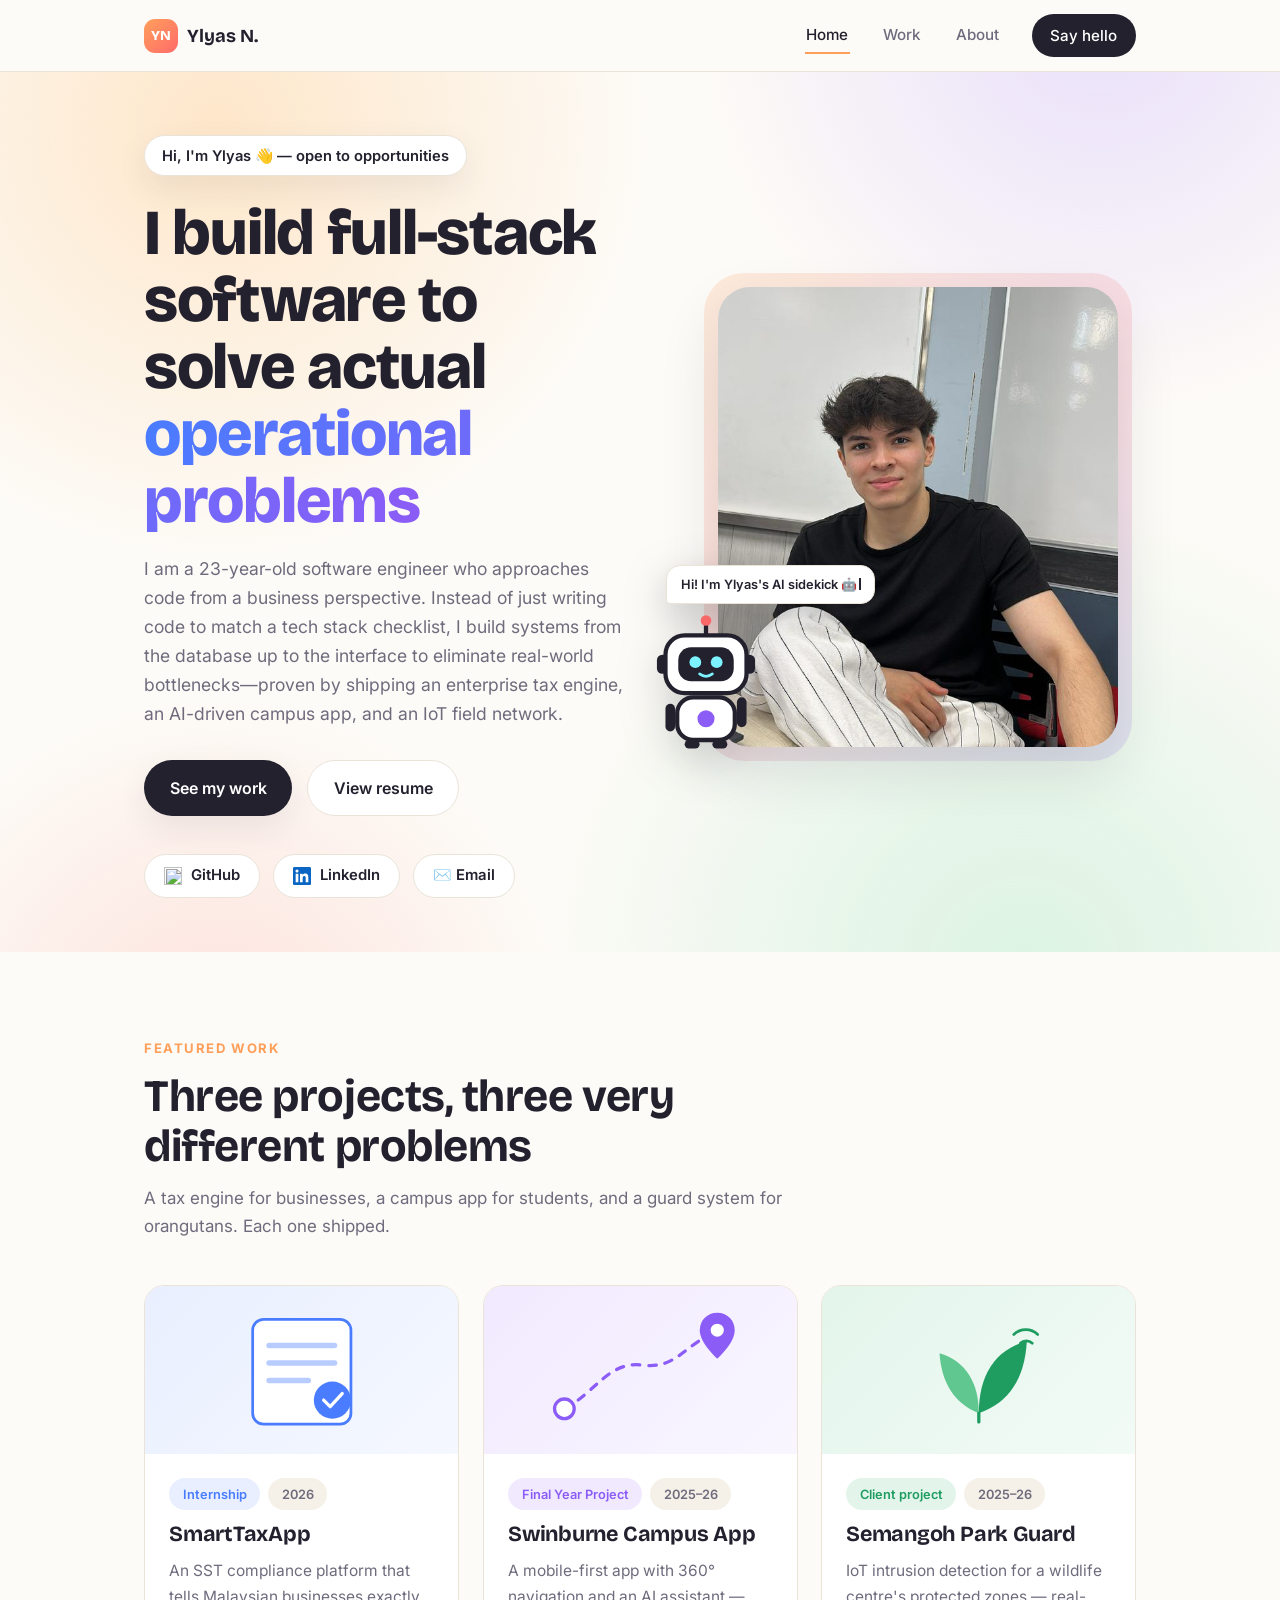
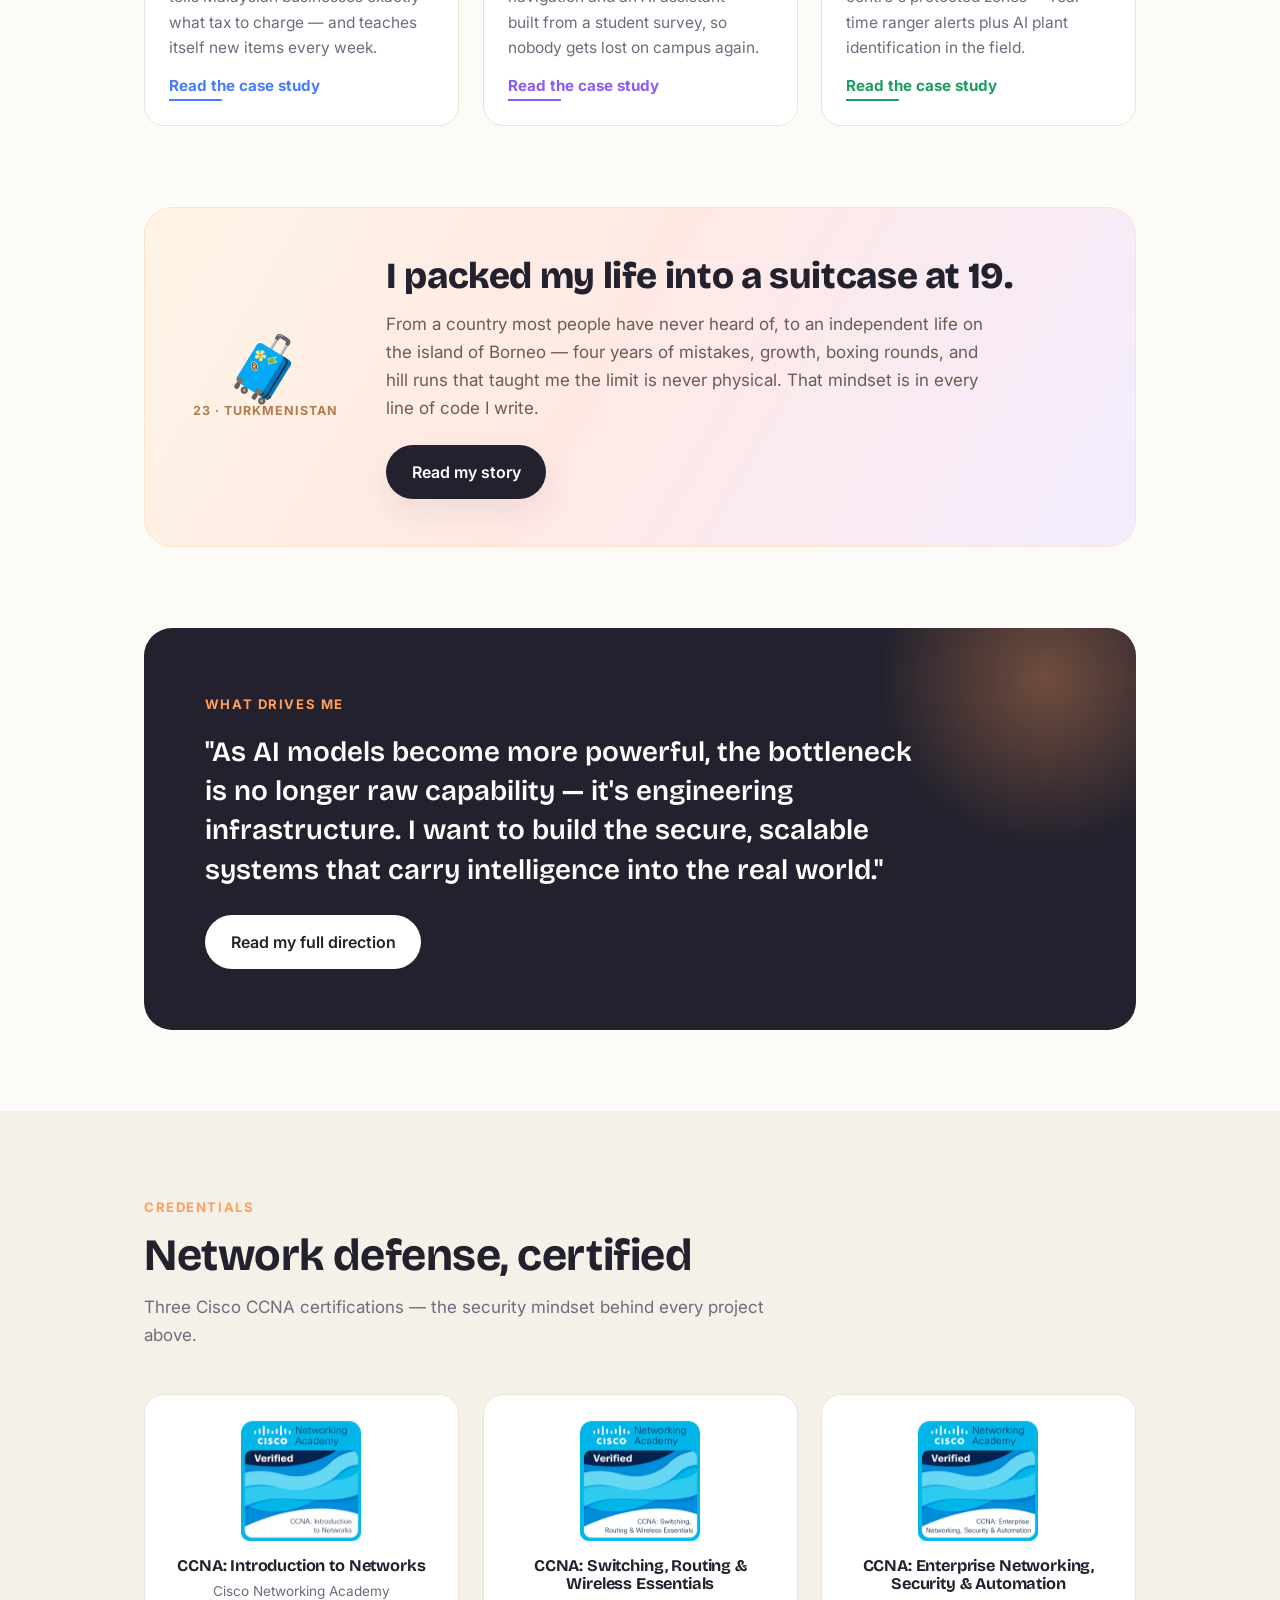
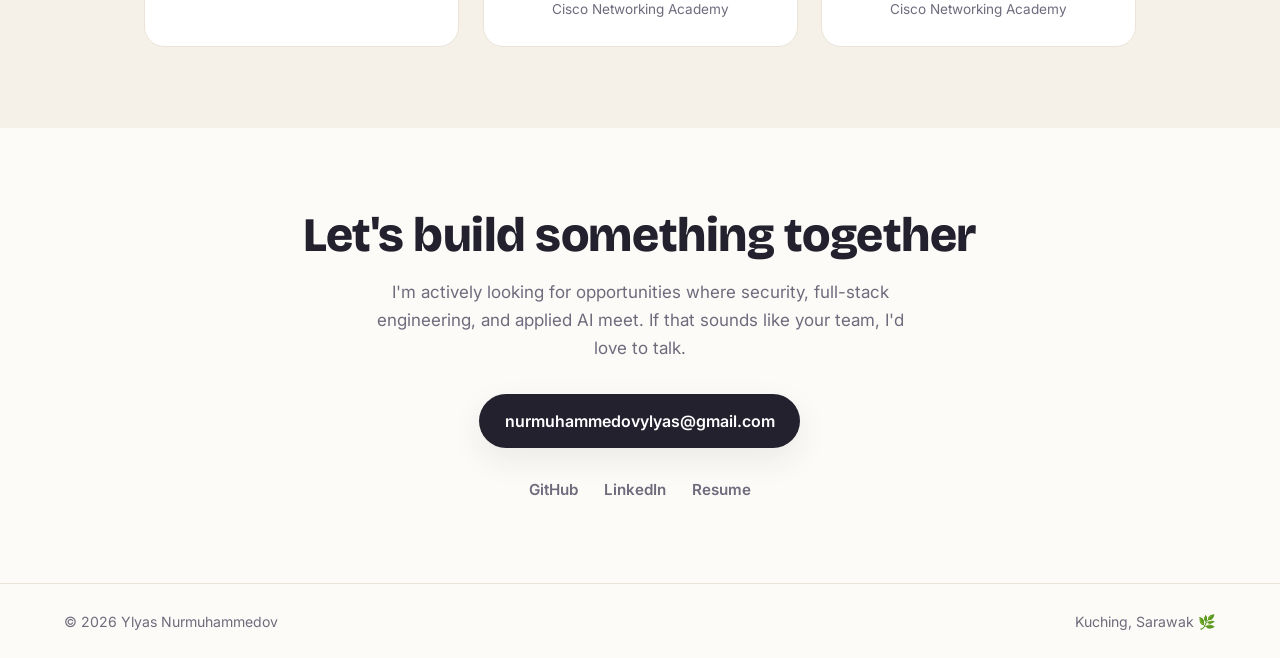
==== commit f4d64a03: "content: updated portfolio pages" ====
--- a/index.html
+++ b/index.html
@@ -8,7 +8,7 @@
   <link rel="preconnect" href="https://fonts.googleapis.com" />
   <link rel="preconnect" href="https://fonts.gstatic.com" crossorigin />
   <link href="https://fonts.googleapis.com/css2?family=Bricolage+Grotesque:wght@400..800&family=Inter:wght@400..800&display=swap" rel="stylesheet" />
-  <link rel="stylesheet" href="css/style.css?v=4" />
+  <link rel="stylesheet" href="css/style.css?v=5" />
 </head>
 <body>
 
@@ -246,6 +246,6 @@
     <span>Kuching, Sarawak 🌿</span>
   </footer>
 
-  <script src="js/site.js?v=3"></script>
+  <script src="js/site.js?v=5"></script>
 </body>
 </html>
--- a/css/style.css
+++ b/css/style.css
@@ -185,7 +185,7 @@
 .hero {
   position: relative;
   overflow: hidden;
-  padding: clamp(3.5rem, 9vh, 6.5rem) 0 clamp(3rem, 8vh, 5.5rem);
+  padding: clamp(3rem, 7vh, 5.5rem) 0 clamp(2.5rem, 6vh, 4.5rem);
 }
 /* slow-rotating aurora behind the hero (pre-blurred gradients — no filter, cheap) */
 .hero::before {
@@ -308,9 +308,10 @@
 }
 
 .hero h1 {
-  font-size: clamp(2.5rem, 6.5vw, 4.3rem);
+  font-size: clamp(2.4rem, 5.4vw, 4rem);
   font-weight: 800;
   letter-spacing: -0.02em;
+  line-height: 1.05;
 }
 .hero h1 .hl {
   background: linear-gradient(90deg, var(--blue), var(--violet), var(--coral), var(--blue));
@@ -321,7 +322,7 @@
   animation: hue-slide 7s linear infinite;
 }
 @keyframes hue-slide { to { background-position: -300% 0; } }
-.hero__sub { color: var(--muted); font-size: 1.13rem; margin-top: 1.2rem; max-width: 34em; }
+.hero__sub { color: var(--muted); font-size: 1.1rem; margin-top: 1.2rem; max-width: 34em; }
 .hero__cta { display: flex; flex-wrap: wrap; gap: 0.9rem; margin-top: 2rem; }
 
 .hero__social { display: flex; flex-wrap: wrap; gap: 0.8rem; margin-top: 2.4rem; }
@@ -338,7 +339,7 @@
 .social-chip:hover { transform: translateY(-3px); box-shadow: var(--shadow); border-color: var(--ink); }
 .social-chip img { width: 18px; height: 18px; }
 
-.hero__photo { position: relative; justify-self: center; width: 100%; max-width: 460px; }
+.hero__photo { position: relative; justify-self: center; width: 100%; max-width: 400px; }
 .hero__photo img {
   width: 100%;
   aspect-ratio: 4 / 4.6;
@@ -919,3 +920,51 @@
 .story-teaser h2 { font-size: clamp(1.6rem, 4vw, 2.3rem); font-weight: 800; }
 .story-teaser p { color: #6b5d52; margin-top: 0.8rem; max-width: 36em; }
 .story-teaser .btn { margin-top: 1.4rem; }
+
+/* ============================================================
+   INTERACTION LAYER — 3D tilt, glare, magnetic, count-up, stagger
+   (progressively enhanced; all gated behind hover + motion prefs)
+   ============================================================ */
+
+/* count-up stat: hold layout steady while the number animates */
+.stat-chip strong[data-count] { font-variant-numeric: tabular-nums; }
+
+@media (hover: hover) and (prefers-reduced-motion: no-preference) {
+  /* cards that opt into 3D tilt */
+  .tilt {
+    position: relative;
+    transform-style: preserve-3d;
+    transition: transform 0.4s cubic-bezier(0.22, 1, 0.36, 1), box-shadow 0.3s ease;
+    will-change: transform;
+  }
+  /* JS drives this var on hover; cleared on leave so the lift eases back */
+  .tilt.is-tilting {
+    transition: transform 0.08s linear, box-shadow 0.3s ease;
+    box-shadow: var(--shadow-lg);
+  }
+  /* moving light sheen that tracks the cursor */
+  .tilt-glare {
+    position: absolute;
+    inset: 0;
+    border-radius: inherit;
+    pointer-events: none;
+    z-index: 4;
+    opacity: 0;
+    transition: opacity 0.35s ease;
+    background: radial-gradient(
+      240px circle at var(--gx, 50%) var(--gy, 50%),
+      rgba(255, 255, 255, 0.6),
+      rgba(255, 255, 255, 0) 62%
+    );
+    mix-blend-mode: soft-light;
+  }
+  .tilt.is-tilting .tilt-glare { opacity: 1; }
+  /* nudge inner content forward for a touch of real depth */
+  .tilt > *:not(.tilt-glare) { transform: translateZ(0.01px); }
+
+  /* magnetic elements (buttons) */
+  .magnetic { will-change: transform; }
+}
+
+/* staggered reveal: JS sets --d when a batch enters together */
+.fade { transition-delay: var(--d, 0s); }
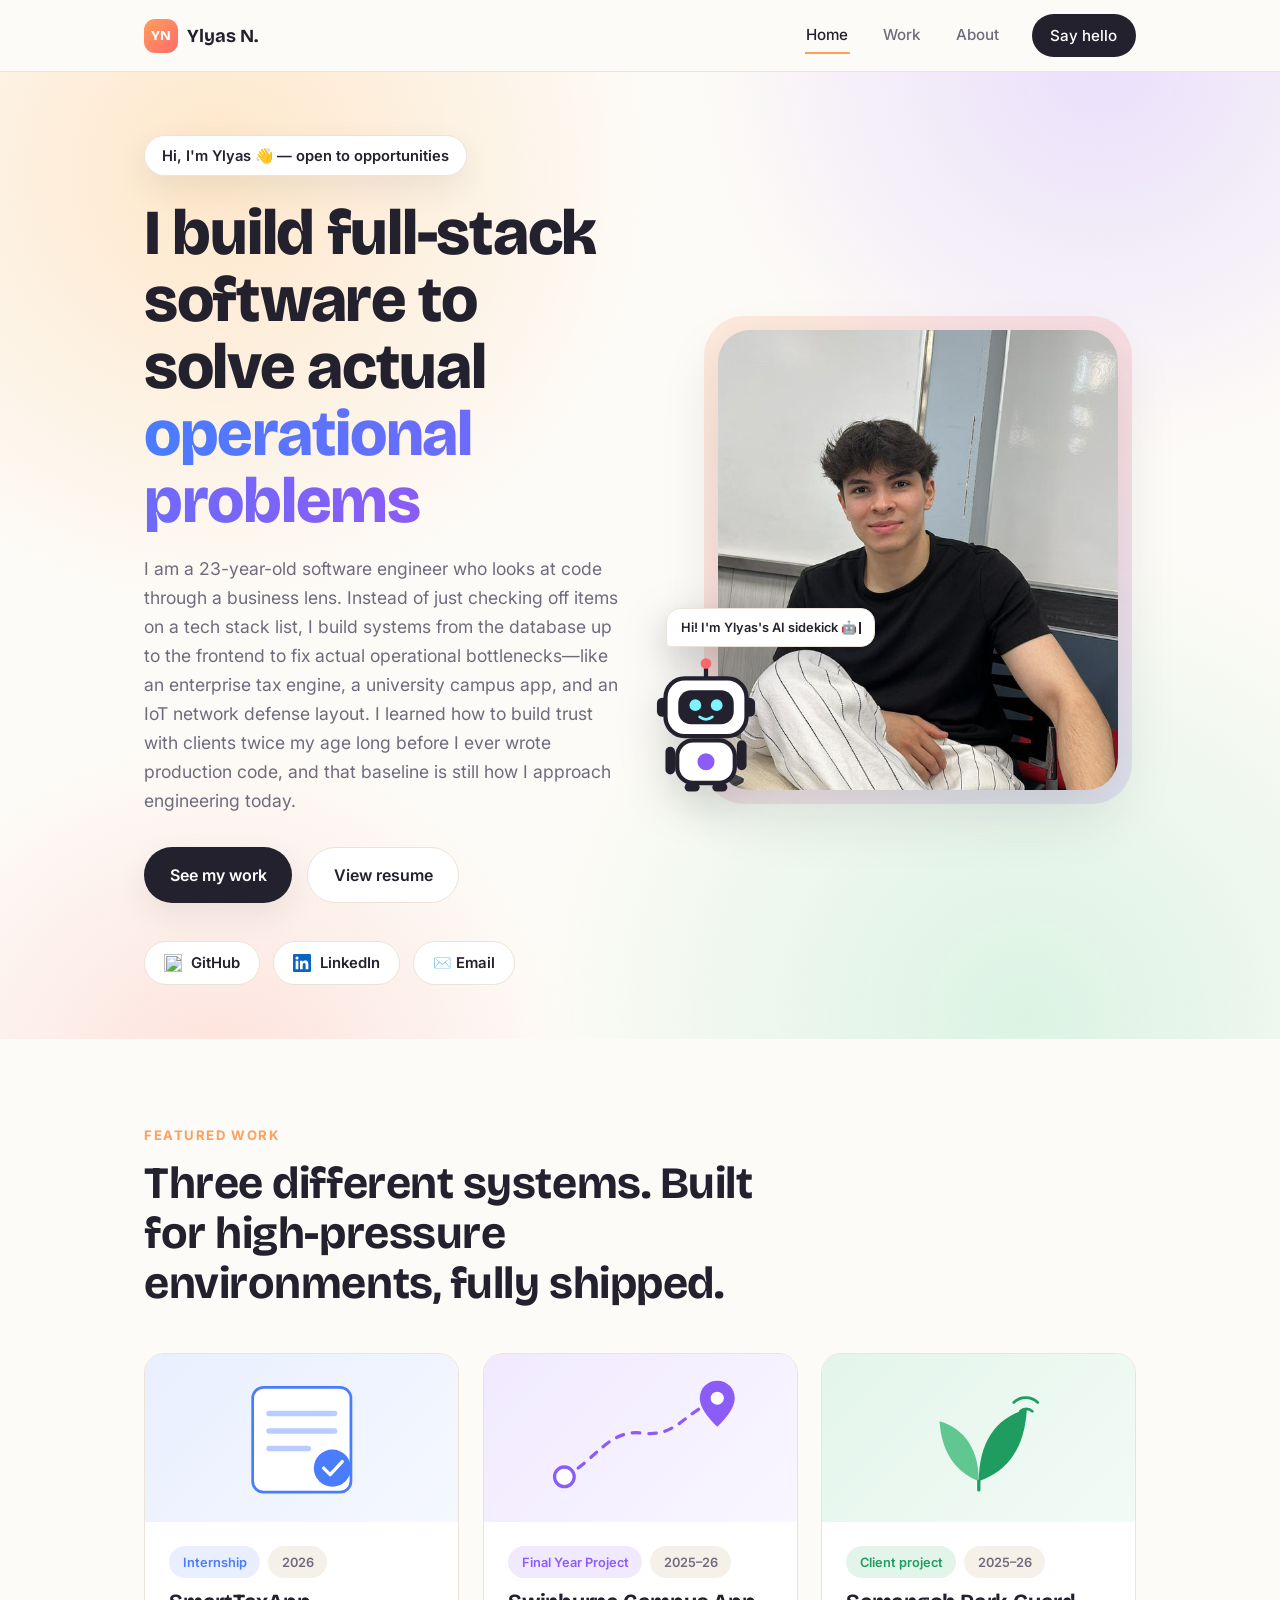
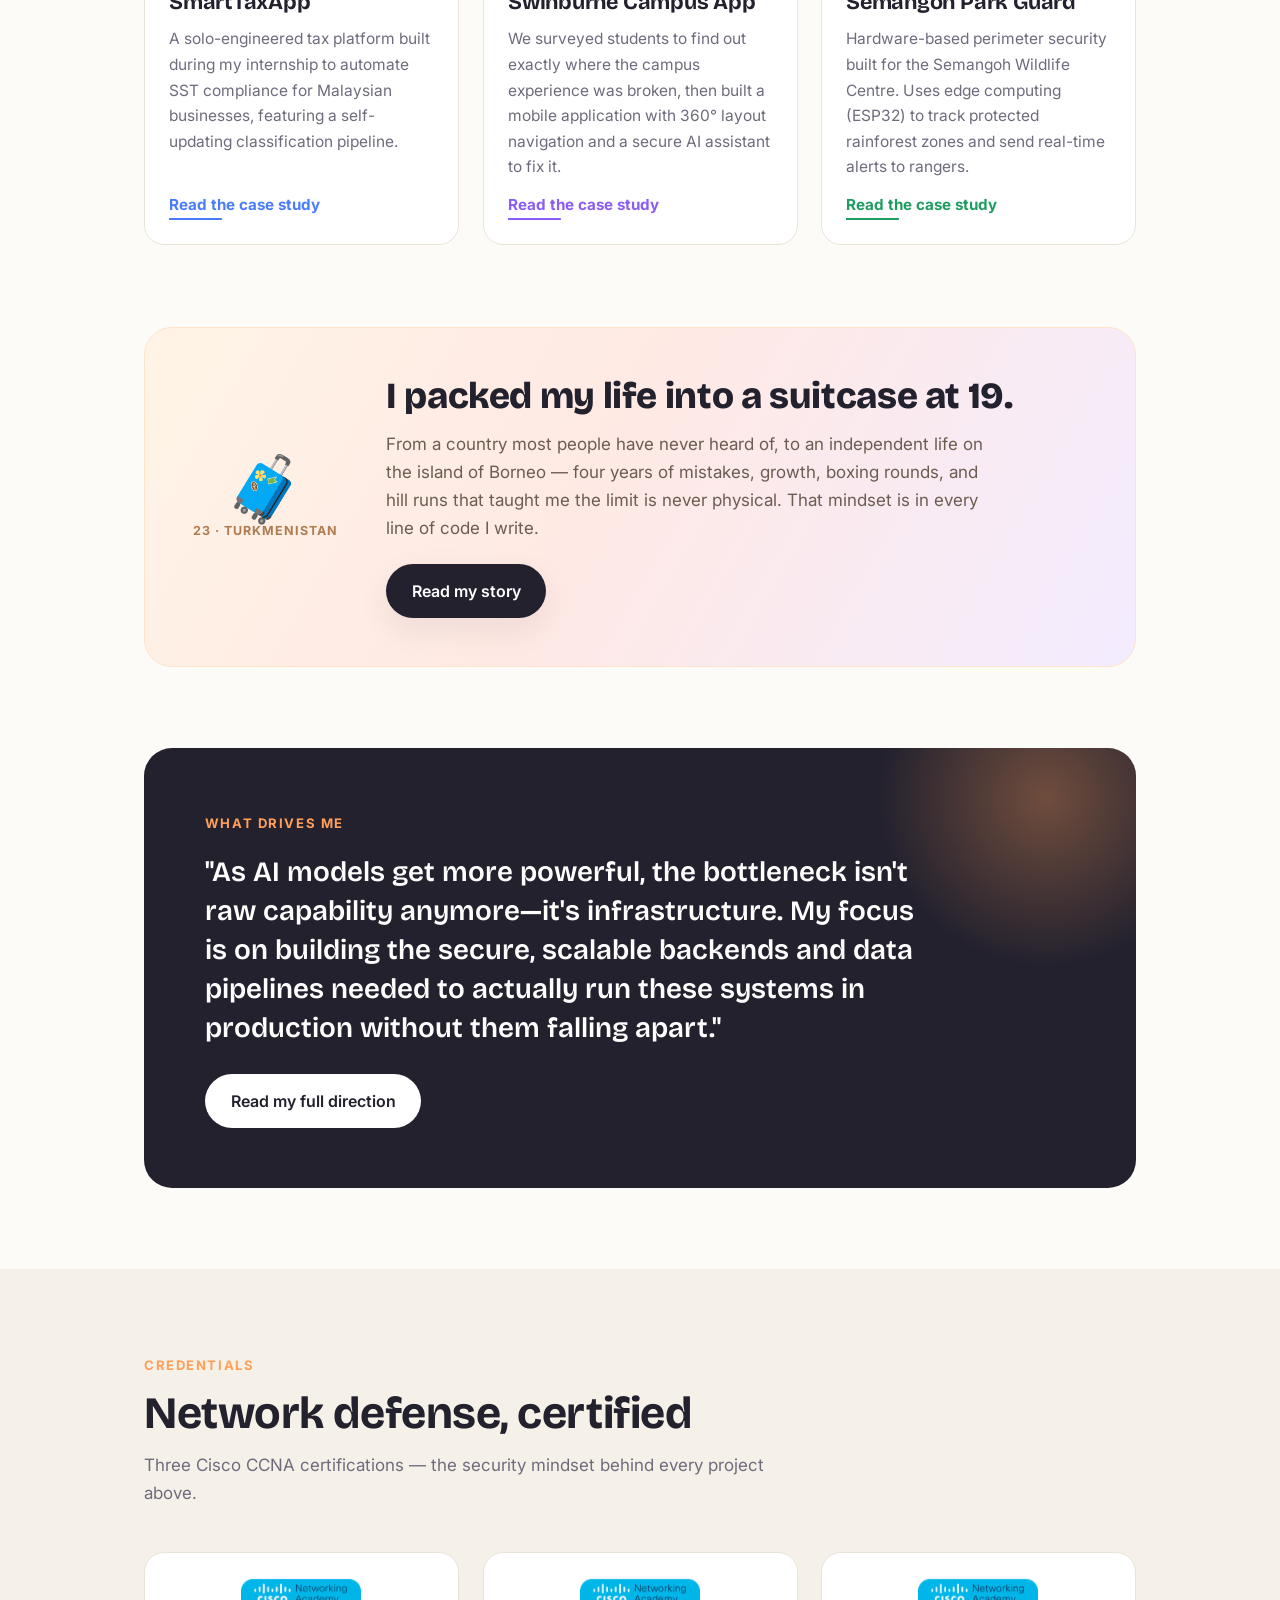
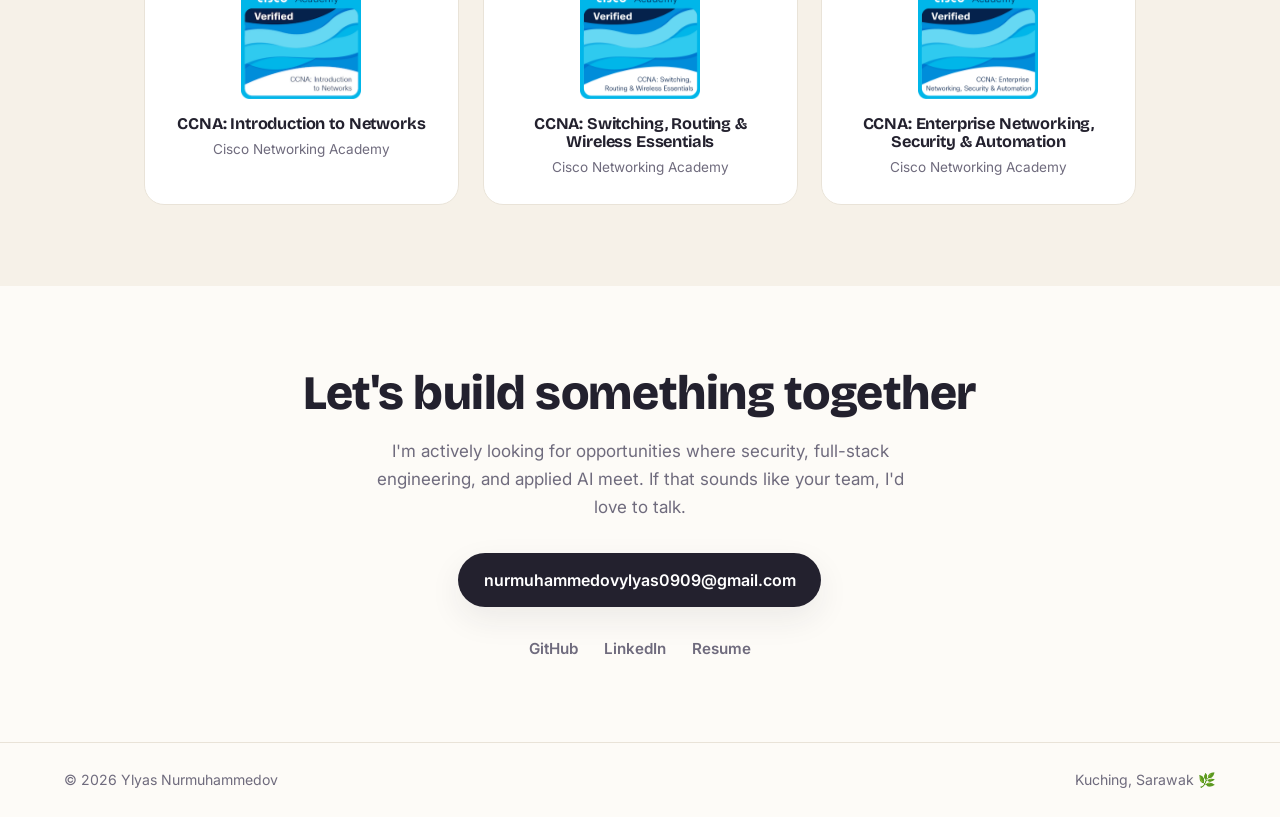
==== commit 9f07db46: "Update about page photo, fix email consistency, and revise about page content" ====
--- a/index.html
+++ b/index.html
@@ -8,7 +8,7 @@
   <link rel="preconnect" href="https://fonts.googleapis.com" />
   <link rel="preconnect" href="https://fonts.gstatic.com" crossorigin />
   <link href="https://fonts.googleapis.com/css2?family=Bricolage+Grotesque:wght@400..800&family=Inter:wght@400..800&display=swap" rel="stylesheet" />
-  <link rel="stylesheet" href="css/style.css?v=5" />
+  <link rel="stylesheet" href="css/style.css?v=10" />
 </head>
 <body>
 
@@ -22,7 +22,7 @@
         <a href="index.html">Home</a>
         <a href="work.html">Work</a>
         <a href="about.html">About</a>
-        <a class="btn-nav" href="mailto:nurmuhammedovylyas@gmail.com">Say hello</a>
+        <a class="btn-nav" href="mailto:nurmuhammedovylyas0909@gmail.com">Say hello</a>
       </nav>
     </div>
   </header>
@@ -36,7 +36,7 @@
           <span class="hero__hello fade in">Hi, I'm Ylyas 👋 — open to opportunities</span>
           <h1 class="fade in">I build full-stack software to solve actual <span class="hl"> operational problems</span></h1>
           <p class="hero__sub fade in">
-            I am a 23-year-old software engineer who approaches code from a business perspective. Instead of just writing code to match a tech stack checklist, I build systems from the database up to the interface to eliminate real-world bottlenecks—proven by shipping an enterprise tax engine, an AI-driven campus app, and an IoT field network.
+            I am a 23-year-old software engineer who looks at code through a business lens. Instead of just checking off items on a tech stack list, I build systems from the database up to the frontend to fix actual operational bottlenecks—like an enterprise tax engine, a university campus app, and an IoT network defense layout. I learned how to build trust with clients twice my age long before I ever wrote production code, and that baseline is still how I approach engineering today.
           </p>
           <div class="hero__cta fade in">
             <a class="btn btn--primary" href="work.html">See my work</a>
@@ -49,7 +49,7 @@
             <a class="social-chip" href="https://www.linkedin.com/in/ylyasnurmuhammedov/" target="_blank" rel="noopener">
               <svg width="18" height="18" viewBox="0 0 24 24" fill="#0A66C2" aria-hidden="true"><path d="M20.45 20.45h-3.55v-5.57c0-1.33-.03-3.04-1.85-3.04-1.86 0-2.14 1.45-2.14 2.94v5.67H9.35V9h3.41v1.56h.05c.47-.9 1.63-1.85 3.36-1.85 3.6 0 4.27 2.37 4.27 5.46v6.28zM5.34 7.43a2.06 2.06 0 1 1 0-4.12 2.06 2.06 0 0 1 0 4.12zM7.12 20.45H3.56V9h3.56v11.45zM22.22 0H1.77C.79 0 0 .77 0 1.72v20.55C0 23.23.79 24 1.77 24h20.45c.98 0 1.78-.77 1.78-1.73V1.72C24 .77 23.2 0 22.22 0z"/></svg>LinkedIn
             </a>
-            <a class="social-chip" href="mailto:nurmuhammedovylyas@gmail.com">
+            <a class="social-chip" href="mailto:nurmuhammedovylyas0909@gmail.com">
               ✉️ Email
             </a>
           </div>
@@ -101,8 +101,7 @@
       <div class="wrap">
         <div class="section-head fade">
           <span class="kicker">Featured work</span>
-          <h2>Three projects, three very different problems</h2>
-          <p>A tax engine for businesses, a campus app for students, and a guard system for orangutans. Each one shipped.</p>
+          <h2>Three different systems. Built for high-pressure environments, fully shipped.</h2>
         </div>
 
         <div class="cards cards--3">
@@ -118,7 +117,7 @@
             <div class="pcard__body">
               <div class="pcard__meta"><span class="pill pill--blue">Internship</span><span class="pill">2026</span></div>
               <h3>SmartTaxApp</h3>
-              <p>An SST compliance platform that tells Malaysian businesses exactly what tax to charge — and teaches itself new items every week.</p>
+              <p>A solo-engineered tax platform built during my internship to automate SST compliance for Malaysian businesses, featuring a self-updating classification pipeline.</p>
               <span class="pcard__go">Read the case study</span>
             </div>
           </a>
@@ -135,7 +134,7 @@
             <div class="pcard__body">
               <div class="pcard__meta"><span class="pill pill--violet">Final Year Project</span><span class="pill">2025–26</span></div>
               <h3>Swinburne Campus App</h3>
-              <p>A mobile-first app with 360° navigation and an AI assistant — built from a student survey, so nobody gets lost on campus again.</p>
+              <p>We surveyed students to find out exactly where the campus experience was broken, then built a mobile application with 360° layout navigation and a secure AI assistant to fix it.</p>
               <span class="pcard__go">Read the case study</span>
             </div>
           </a>
@@ -152,7 +151,7 @@
             <div class="pcard__body">
               <div class="pcard__meta"><span class="pill pill--green">Client project</span><span class="pill">2025–26</span></div>
               <h3>Semangoh Park Guard</h3>
-              <p>IoT intrusion detection for a wildlife centre's protected zones — real-time ranger alerts plus AI plant identification in the field.</p>
+              <p>Hardware-based perimeter security built for the Semangoh Wildlife Centre. Uses edge computing (ESP32) to track protected rainforest zones and send real-time alerts to rangers.</p>
               <span class="pcard__go">Read the case study</span>
             </div>
           </a>
@@ -188,9 +187,10 @@
         <div class="vision-teaser fade">
           <span class="kicker">What drives me</span>
           <blockquote>
-            "As AI models become more powerful, the bottleneck is no longer raw capability —
-            it's engineering infrastructure. I want to build the secure, scalable systems
-            that carry intelligence into the real world."
+            "As AI models get more powerful, the bottleneck isn't raw capability anymore—it's
+            infrastructure. My focus is on building the secure, scalable backends and data
+            pipelines needed to actually run these systems in production without them falling
+            apart."
           </blockquote>
           <a class="btn btn--light" href="about.html#vision">Read my full direction</a>
         </div>
@@ -230,7 +230,7 @@
       <div class="wrap fade">
         <h2>Let's build something together</h2>
         <p>I'm actively looking for opportunities where security, full-stack engineering, and applied AI meet. If that sounds like your team, I'd love to talk.</p>
-        <a class="btn btn--primary" href="mailto:nurmuhammedovylyas@gmail.com">nurmuhammedovylyas@gmail.com</a>
+        <a class="btn btn--primary" href="mailto:nurmuhammedovylyas0909@gmail.com">nurmuhammedovylyas0909@gmail.com</a>
         <div class="contact__links">
           <a href="https://github.com/Ylyass" target="_blank" rel="noopener">GitHub</a>
           <a href="https://www.linkedin.com/in/ylyasnurmuhammedov/" target="_blank" rel="noopener">LinkedIn</a>
--- a/css/style.css
+++ b/css/style.css
@@ -490,13 +490,14 @@
 /* ============================================================
    ABOUT page
    ============================================================ */
-.about-hero { display: grid; grid-template-columns: 300px 1fr; gap: clamp(2rem, 5vw, 4rem); align-items: start; }
-@media (max-width: 820px) { .about-hero { grid-template-columns: 1fr; } .about-hero__photo { max-width: 260px; } }
+.about-hero { display: grid; grid-template-columns: 380px 1fr; gap: clamp(2rem, 5vw, 4rem); align-items: stretch; }
+@media (max-width: 820px) { .about-hero { grid-template-columns: 1fr; align-items: start; } .about-hero__photo { max-width: 320px; } .about-hero__photo img { height: auto; aspect-ratio: 4/5.6; } }
 .about-hero__photo img {
+  width: 100%;
+  height: 88%;
   border-radius: 28px;
-  aspect-ratio: 4/4.8;
   object-fit: cover;
-  object-position: 50% 62%;
+  object-position: 50% 78%;
   box-shadow: var(--shadow-lg);
 }
 .about-hero h1 { font-size: clamp(2.1rem, 5vw, 3.1rem); font-weight: 800; }
@@ -858,6 +859,7 @@
 .story-ch--2 .story-ch__n { background: linear-gradient(135deg, var(--coral), var(--violet)); }
 .story-ch--3 .story-ch__n { background: linear-gradient(135deg, var(--violet), var(--blue)); }
 .story-ch--4 .story-ch__n { background: linear-gradient(135deg, var(--blue), var(--green)); }
+.story-ch--5 .story-ch__n { background: linear-gradient(135deg, var(--green), var(--peach)); }
 .story-ch h3 { font-size: 1.45rem; font-weight: 700; margin-bottom: 0.6rem; }
 .story-ch p { color: #3c3947; margin: 0.7em 0; }
 .story-ch p:first-of-type { margin-top: 0; }
